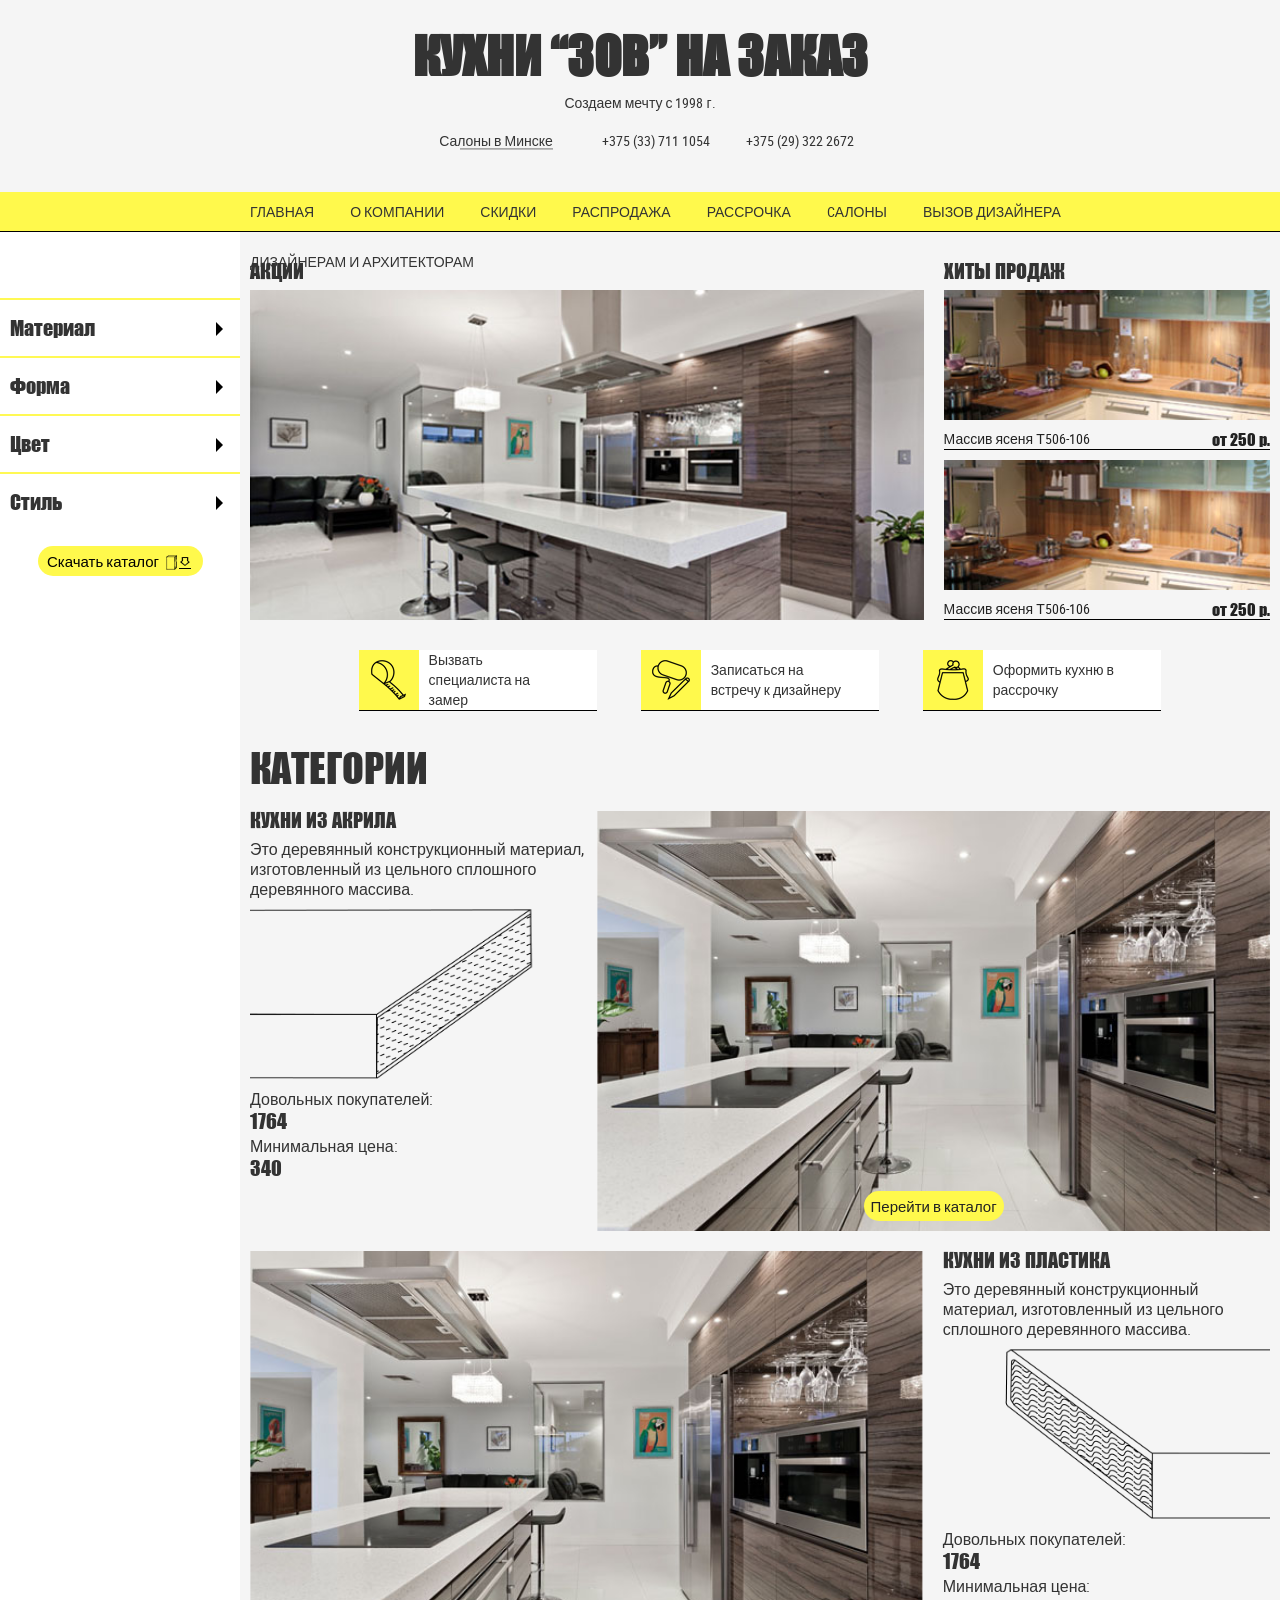
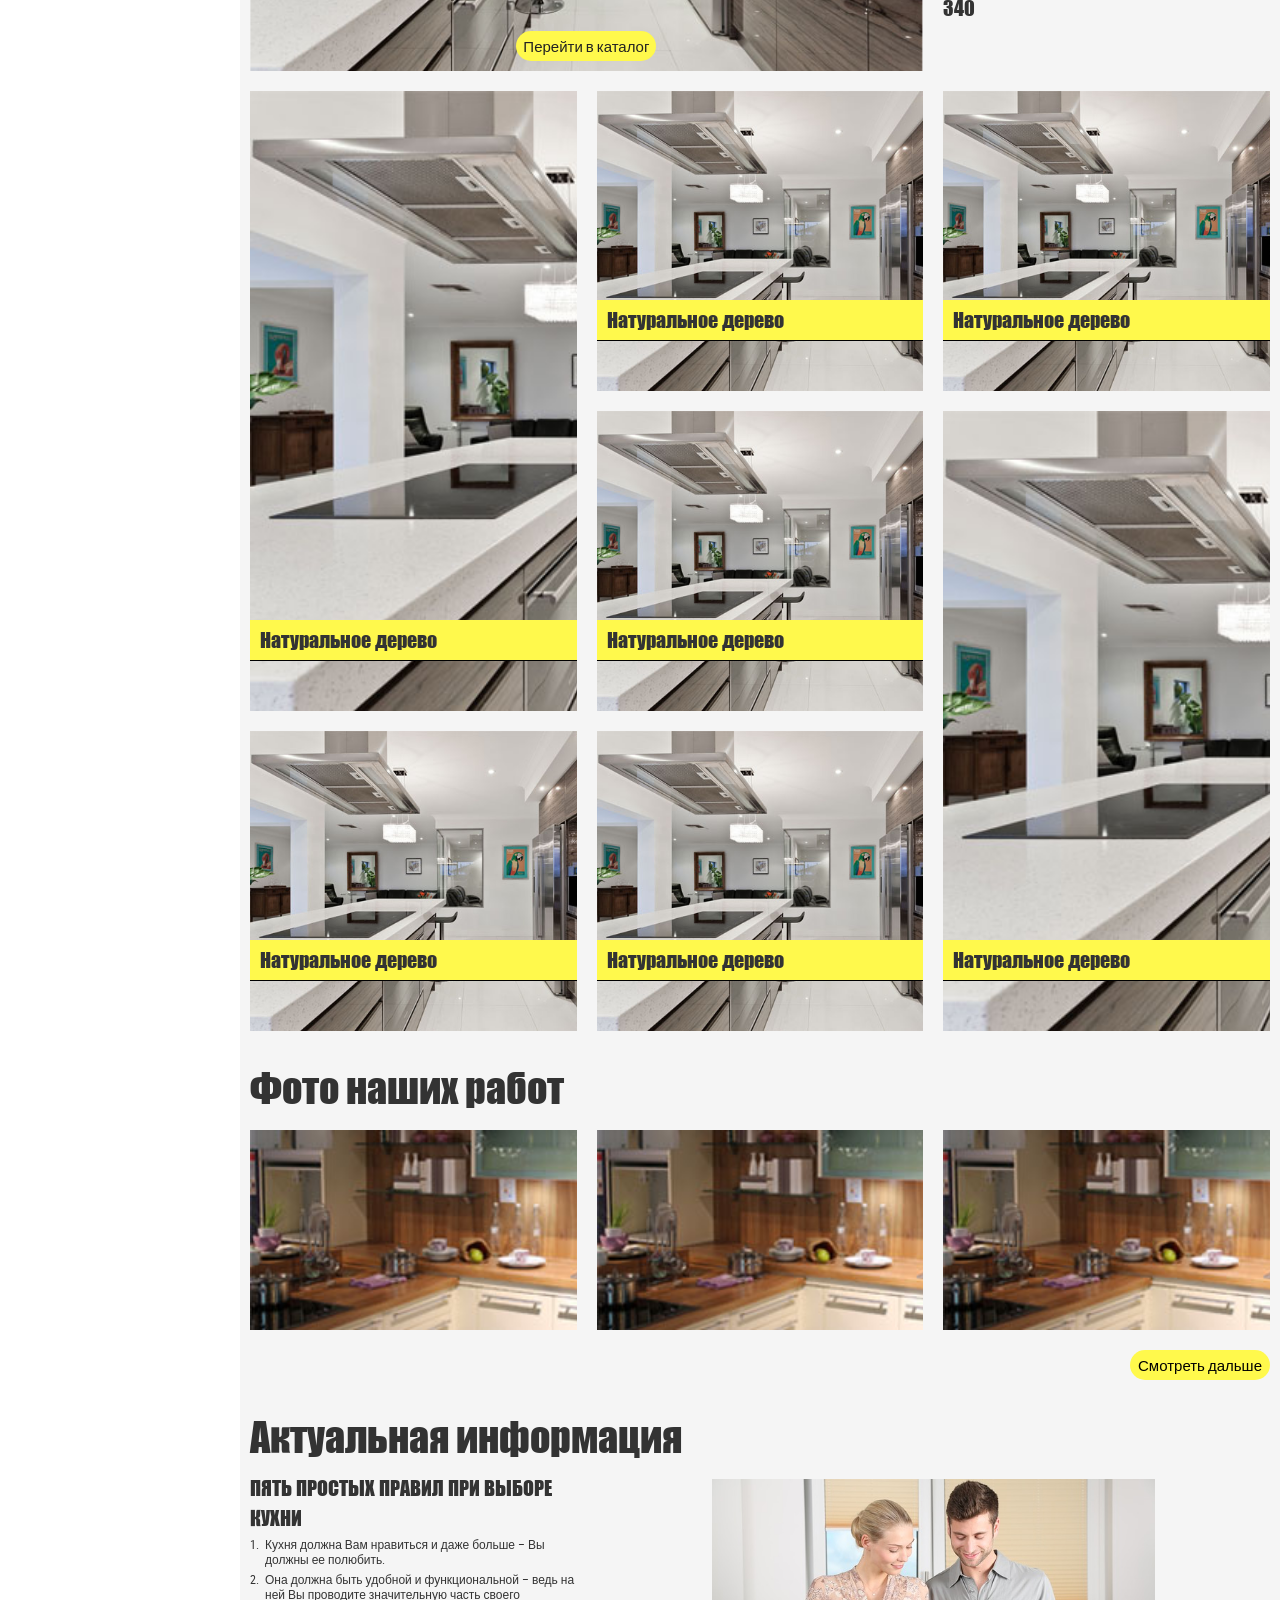
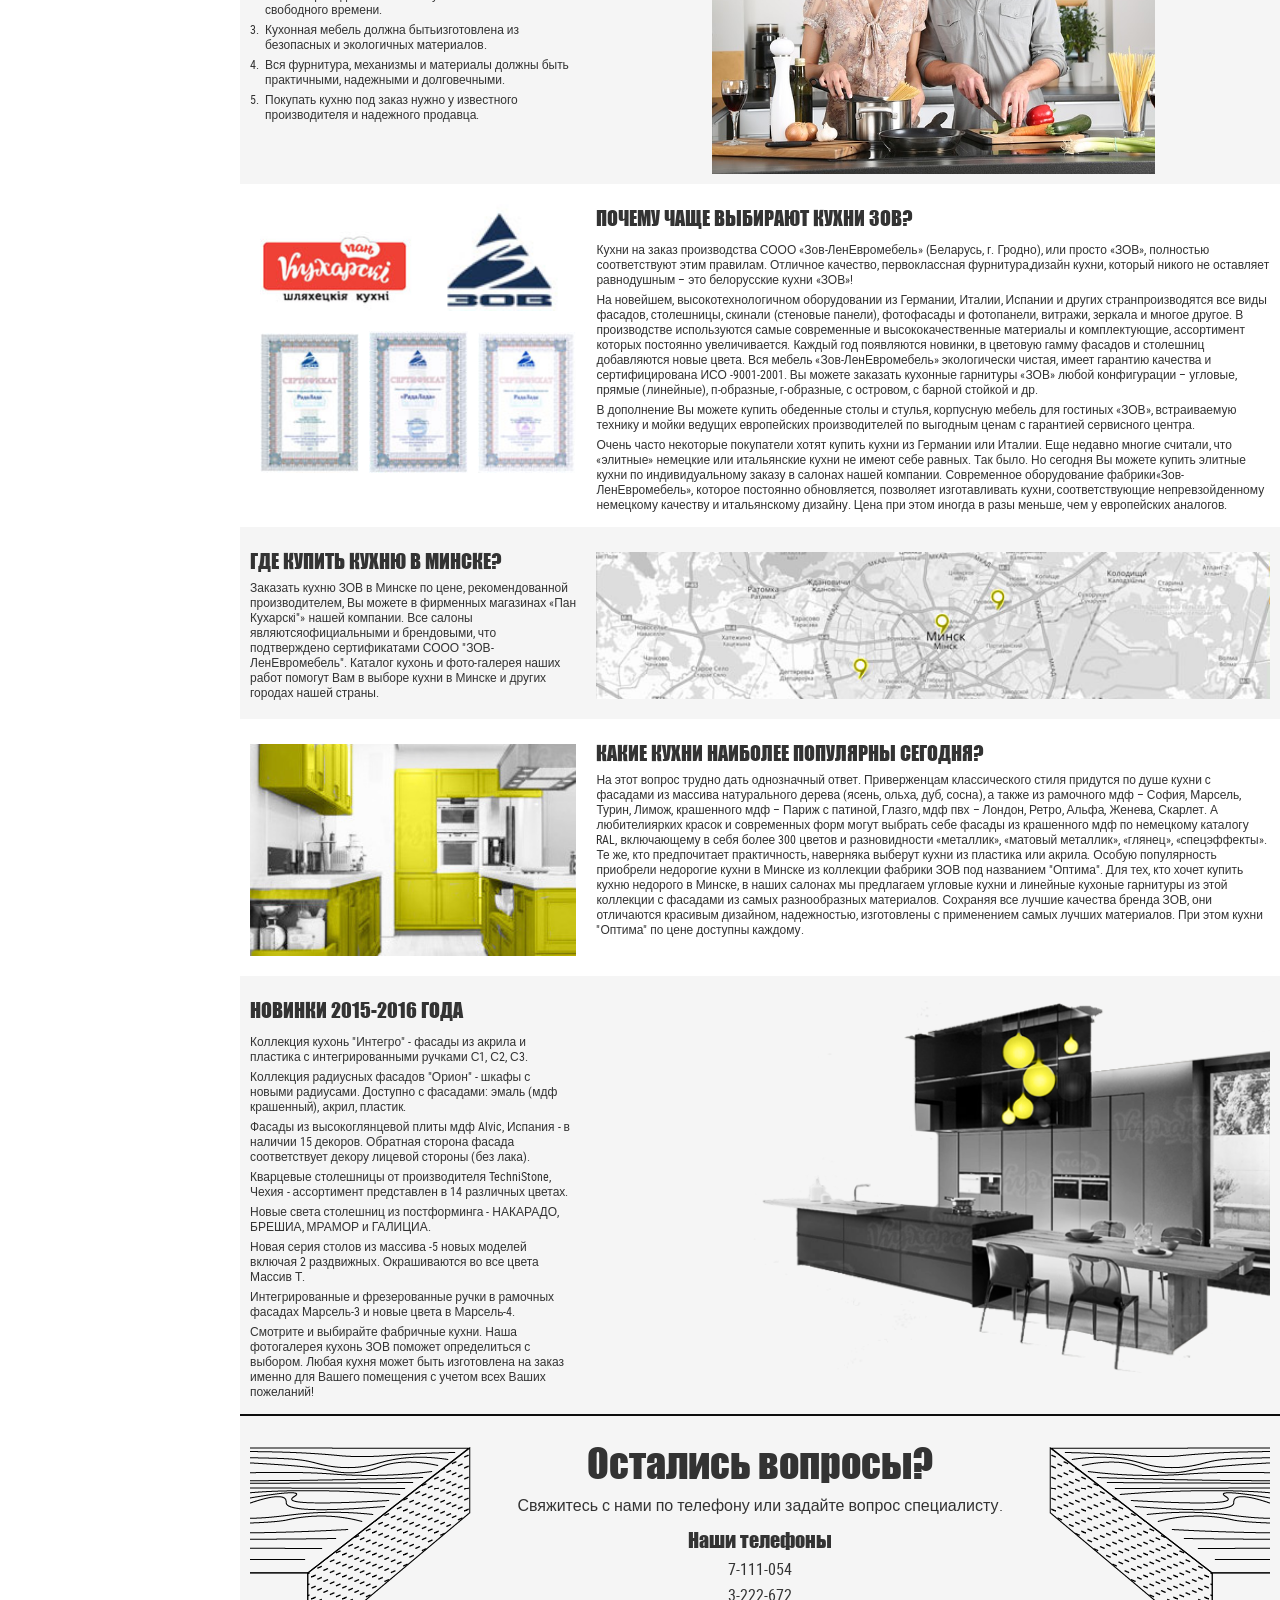
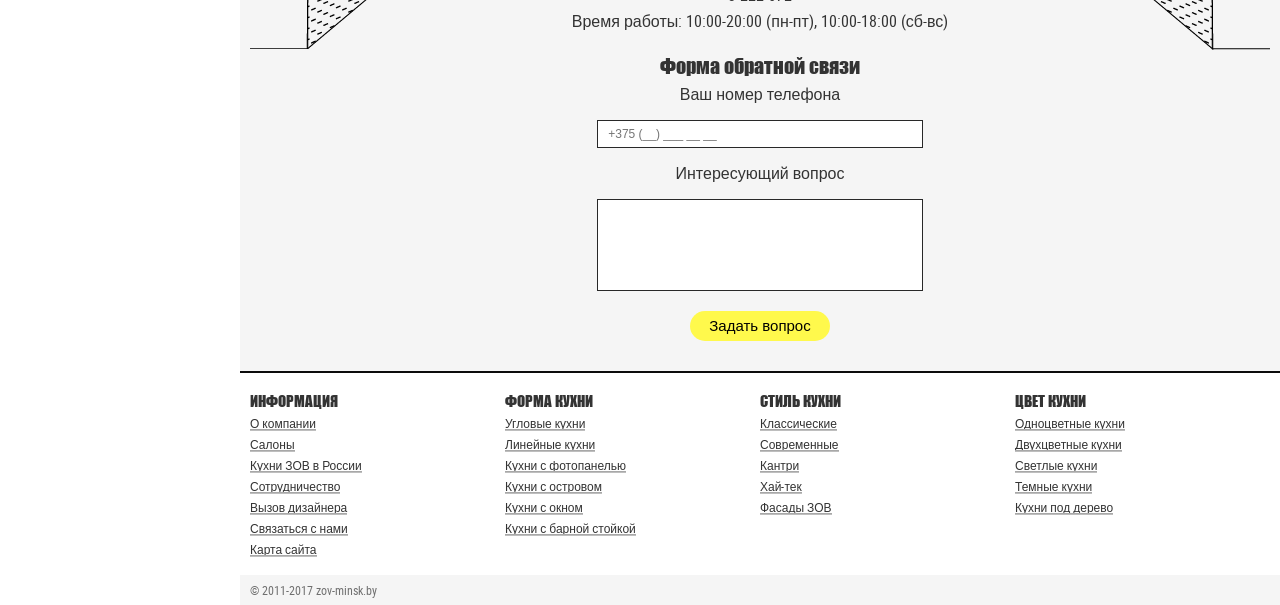
==== prod/index.html @ 20b5a8dd "first commit" ====
<!doctype html>
<html>
	<title></title>
<head>
	<meta charset="utf-8">
	<meta http-equiv="X-UA-Compatible" content="IE=edge">
	<meta name="description" content="">
	<meta name="viewport" content="width=device-width, initial-scale=1">

	<link rel="stylesheet" href="css/screen.css">

</head>
	<body>
		<div id="main_wrap">
		<header>
		<!--	<div class="wrap">-->
				<div class="header_item header_item__left">
					<img class="header_left" src="../img/png/header_left.png" alt="">
				</div>
				<div class="header_item header_item__center">
					<h1>Кухни “ЗОВ” на заказ</h1>
				<div class="declaration">Создаем мечту с 1998 г.</div>
					<ul class="contacts_header">
						<li>
							<a href="#" class="geo">
								<span class="icon_header">
									<img src="../img/icons/icon_marker.png" alt="">
								</span>Салоны в Минске
							</a>
						</li>
						<li>
							<a href="tel:+375337111054">
								<span class="icon_header">
									<img src="../img/icons/icon_phone.png" alt="">
								</span>+375 (33) 711 1054
							</a>
						</li>
						<li>
							<a href="tel:+375293222672">
								+375 (29) 322 2672
							</a>
						</li>
					</ul>
				</div>
				<div class="header_item header_item__right">
					<img class="header_right header_right__right" src="../img/png/header_right.png" alt="">
				</div>
		<!--	</div>-->
		</header>
		<ul class="main_nav">
			<li><a href="#"><span data-hover="Главная">Главная</span></a></li>
			<li><a href="#"><span data-hover="О компании">О компании</span></a></li>
			<li><a href="#"><span data-hover="Скидки">Скидки</span></a></li>
			<li><a href="#"><span data-hover="Распродажа">Распродажа</span></a></li>
			<li><a href="#"><span data-hover="Рассрочка">Рассрочка</span></a></li>
			<li><a href="#"><span data-hover="Cалоны">Cалоны</span></a></li>
			<li><a href="#"><span data-hover="Вызов дизайнера">Вызов дизайнера</span></a></li>
			<li><a href="#"><span data-hover="Дизайнерам и архитекторам">Дизайнерам и архитекторам</span></a></li>
		</ul>
		<div id="fixblock" class="main_sidebar">
			<div class="main_sidebar__item">
				<div class="logo"> <img src="../img/logo.jpg" alt=""> </div>
			</div>
			<div class="main_sidebar__item">
				<div class="main_sidebar__item__head">Материал</div>
				<ul class="sidebar_list">
					<li><a href="#">Натуральное дерево</a></li>
					<li><a href="#">Постформинг</a></li>
					<li><a href="#">Крашеный МДФ</a></li>
					<li><a href="#">Рамочный МДФ</a></li>
					<li><a href="#">Акрил</a></li>
					<li><a href="#">ЛДСП</a></li>
				</ul>
			</div>
			<div class="main_sidebar__item">
				<div class="main_sidebar__item__head">Форма</div>
				<ul class="sidebar_list sidebar_list__form">
					<li>
						<a href="#" class="first"> 
							<span class="icon_kitchens"><img src="../img/kitchen_form/corner_kitchens.png" alt=""></span> 
							<span class="value">Угловые кухни</span> 
						</a>
					</li>
					<li>
						<a href="#">
							<span class="icon_kitchens"><img src="../img/kitchen_form/linear_kitchens.png" alt=""></span> 
							<span class="value">Линейные кухни</span>
						</a>
					</li>
					<li>
						<a href="#">
							<span class="icon_kitchens"><img src="../img/kitchen_form/kitchen_with_a_photopanel.png" alt=""></span> 
							<span class="value">Кухни с фотопанелью</span>	
						</a>
					</li>
					<li>
						<a href="#">
							<span class="icon_kitchens"><img src="../img/kitchen_form/kitchen_with_island.png" alt=""></span> 
							<span class="value">Кухни с островом</span>
						</a>
					</li>
					<li>
						<a href="#">
							<span class="icon_kitchens"><img src="../img/kitchen_form/kitchen_with_window.png" alt=""></span> 
							<span class="value">Кухни с окном</span>
						</a>
					</li>
					<li>
						<a href="#">
							<span class="icon_kitchens"><img src="../img/kitchen_form/kitchen_with_breakfast_bar.png" alt=""></span> 
							<span class="value">Кухни с барной стойкой</span>
						</a>
					</li>
				</ul>
			</div>
			<div class="main_sidebar__item">
				<div class="main_sidebar__item__head">Цвет</div>
				<ul class="sidebar_list">
					<li><a href="#">Одноцветные кухни</a></li>
					<li><a href="#">Двухцветные кухни</a></li>
					<li><a href="#">Светлые кухни</a></li>
					<li><a href="#">Темные кухни</a></li>
					<li><a href="#">Кухни под дерево</a></li>
				</ul>
			</div>
			<div class="main_sidebar__item last">
				<div class="main_sidebar__item__head">Стиль</div>
				<ul class="sidebar_list">
					<li><a href="#">Классические</a></li>
					<li><a href="#">Современные</a></li>
					<li><a href="#">Кантри</a></li>
					<li><a href="#">Хай-тек</a></li>
					<li><a href="#">Фасады ЗОВ</a></li>
				</ul>
			</div> <a href="#" class="btn download_catalog">Скачать каталог</a> 
		</div>
		<div id="main_content">
			<div class="row">
				<div class="slider_block">
					<div class="item_title">Акции</div>
					<ul class="slider_main">
						<li><a href="#"><img src="img/slider_main/slide_1.jpg" alt=""></a></li>
						<li><a href="#"><img src="img/slider_main/slide_1.jpg" alt=""></a></li>
						<li><a href="#"><img src="img/slider_main/slide_1.jpg" alt=""></a></li>
						<li><a href="#"><img src="img/slider_main/slide_1.jpg" alt=""></a></li>
					</ul>
				</div>
				<div class="bestsellers">
					<div class="item_title">Хиты продаж</div>
					<div class="bestsellers_item">
						<a href="#">
							<div class="bestsellers_item__img"><img src="img/bestsellers/img_1.jpg" alt=""></div>
							<div class="bestsellers_item__text">
								<span class="name">Массив ясеня Т506-106</span>
								<span class="price">от 250 р.</span>
							</div>
						</a>
					</div>
					<div class="bestsellers_item">
						<a href="#">
							<div class="bestsellers_item__img"><img src="img/bestsellers/img_1.jpg" alt=""></div>
							<div class="bestsellers_item__text">
								<span class="name">Массив ясеня Т506-106</span>
								<span class="price">от 250 р.</span>
							</div>
						</a>
					</div>
				</div>
			</div>
			<div class="row">
				<ul class="advantages">
					<li>
						<a href="#">
							<span class="icon"><img src="img/icons/icon_sample.png" alt=""></span>
							<span class="text">Вызвать специалиста на замер</span>
						</a>
					</li>
					<li>
						<a href="#">
							<span class="icon"><img src="img/icons/icon_des.png" alt=""></span>
							<span class="text">Записаться на встречу к дизайнеру</span>
						</a>
					</li>
					<li>
						<a href="#">
							<span class="icon"><img src="img/icons/icon_issue.png" alt=""></span>
							<span class="text">Оформить кухню в рассрочку</span>
						</a>
					</li>
				</ul>
			</div>
			<div class="row">
				<div class="block_title">Категории</div>
			</div>
			<div class="row">
				<div class="category_kitchen">
					<div class="item_title">Кухни из акрила</div>
					<div class="text">Это деревянный конструкционный материал, изготовленный из цельного сплошного деревянного массива.</div>
					<img src="img/png/meterial_akril.png" alt="">
					<div class="key">Довольных покупателей:</div>
					<div class="val">1764</div>
					<div class="key">Минимальная цена:</div>
					<div class="val">340</div>
				</div>
				<div class="category_kitchen_img">
					<img src="img/kitchen.jpg" alt="">
					<a href="#" class="btn btn_cat">Перейти в каталог</a>
				</div>
			</div>
			<div class="row">
			<div class="category_kitchen_img">
					<img src="img/kitchen.jpg" alt="">
					<a href="#" class="btn btn_cat">Перейти в каталог</a>
				</div>
				<div class="category_kitchen meterial_plastik">
					<div class="item_title">кухни из пластика</div>
					<div class="text">Это деревянный конструкционный материал, изготовленный из цельного сплошного деревянного массива.</div>
					<img src="img/png/meterial_plastik.png" alt="">
					<div class="key">Довольных покупателей:</div>
					<div class="val">1764</div>
					<div class="key">Минимальная цена:</div>
					<div class="val">340</div>
				</div>
			</div>
			<div class="row row_margin clearfix">
				<div class="category_kitchen_item h_620">
					<a href="#" class="category_kitchen_item__img">
						<img src="img/kitchen.jpg" alt="">
						<div class="category_kitchen_item__title">Натуральное дерево</div>
					</a>
				</div>
				<div class="category_kitchen_item h_300">
					<a href="#" class="category_kitchen_item__img">
						<img src="img/kitchen.jpg" alt="">
						<div class="category_kitchen_item__title">Натуральное дерево</div>
					</a>
				</div>
				<div class="category_kitchen_item h_300">
					<a href="#" class="category_kitchen_item__img">
						<img src="img/kitchen.jpg" alt="">
						<div class="category_kitchen_item__title">Натуральное дерево</div>
					</a>
				</div>
				<div class="category_kitchen_item h_620 f_right">
					<a href="#" class="category_kitchen_item__img">
						<img src="img/kitchen.jpg" alt="">
						<div class="category_kitchen_item__title">Натуральное дерево</div>
					</a>
				</div>
				<div class="category_kitchen_item h_300">
					<a href="#" class="category_kitchen_item__img">
						<img src="img/kitchen.jpg" alt="">
						<div class="category_kitchen_item__title">Натуральное дерево</div>
					</a>
				</div>
				<div class="category_kitchen_item h_300">
					<a href="#" class="category_kitchen_item__img">
						<img src="img/kitchen.jpg" alt="">
						<div class="category_kitchen_item__title">Натуральное дерево</div>
					</a>
				</div>
				<div class="category_kitchen_item h_300">
					<a href="#" class="category_kitchen_item__img">
						<img src="img/kitchen.jpg" alt="">
						<div class="category_kitchen_item__title">Натуральное дерево</div>
					</a>
				</div>
			</div>
			<div class="row">
				<div class="block_title__add">Фото наших работ</div>
			</div>
			<div class="row row_margin clearfix">
				<div class="category_kitchen_item_photo h_200">
					<div class="category_kitchen_item_photo__img">
						<img src="img/bestsellers/img_1.jpg" alt="">
					</div>
				</div>
				<div class="category_kitchen_item_photo h_200">
					<div class="category_kitchen_item_photo__img">
						<img src="img/bestsellers/img_1.jpg" alt="">
					</div>
				</div>
				<div class="category_kitchen_item_photo h_200">
					<div class="category_kitchen_item_photo__img">
						<img src="img/bestsellers/img_1.jpg" alt="">
					</div>
				</div>
				<a href="#" class="btn btn_further">Смотреть дальше</a>
			</div>
			<div class="row">
				<div class="block_title__add">Актуальная информация</div>
			</div>
			<div class="row">
				<div class="category_kitchen left_col">
					<div class="item_title">ПЯТЬ ПРОСТЫХ ПРАВИЛ ПРИ ВЫБОРЕ КУХНИ</div>
						<ul class="inner_text num_list">
							<li>Кухня должна Вам нравиться и даже больше – Вы должны ее полюбить.</li>
							<li>Она должна быть удобной и функциональной – ведь на ней Вы проводите значительную часть своего свободного времени.</li>
							<li>Кухонная мебель должна бытьизготовлена из безопасных и экологичных материалов.</li>
							<li>Вся фурнитура, механизмы и материалы должны быть практичными, надежными и долговечными.</li>
							<li>Покупать кухню под заказ нужно у известного производителя и надежного продавца.</li>
						</ul>
					</div>
					<div class="category_kitchen right_col">
						<img src="img/people_640.jpg" alt="">
					</div>
			</div>
			<div class="row bg_white row_padding">
				<div class="category_kitchen left_col certificate">
					<img class="w50" src="img/img1.jpg" alt="">
					<img class="w50" src="img/logo.jpg" alt="">
					<img class="w33" src="img/certificate1.jpg" alt="">
					<img class="w33" src="img/certificate2.jpg" alt="">
					<img class="w33" src="img/certificate3.jpg" alt="">
					</div>
					<div class="category_kitchen right_col">
					<div class="item_title">ПОЧЕМУ ЧАЩЕ ВЫБИРАЮТ КУХНИ ЗОВ?</div>
						<p class="inner_text">Кухни на заказ производства СООО «Зов-ЛенЕвромебель» (Беларусь, г. Гродно), или просто «ЗОВ», полностью соответствуют этим правилам. Отличное качество, первоклассная фурнитура,дизайн кухни, который никого не оставляет равнодушным – это белорусские кухни «ЗОВ»!</p>
						<p class="inner_text">На новейшем, высокотехнологичном оборудовании из Германии, Италии, Испании и других странпроизводятся все виды фасадов, столешницы, скинали (стеновые панели), фотофасады и фотопанели, витражи, зеркала и многое другое. В производстве используются самые современные и высококачественные материалы и комплектующие, ассортимент которых постоянно увеличивается. Каждый год появляются новинки, в цветовую гамму фасадов и столешниц добавляются новые цвета. Вся мебель «Зов-ЛенЕвромебель» экологически чистая, имеет гарантию качества и сертифицирована ИСО -9001-2001. Вы можете заказать кухонные гарнитуры «ЗОВ» любой конфигурации – угловые, прямые (линейные), п-образные, г-образные, с островом, с барной стойкой и др.</p>
						<p class="inner_text">В дополнение Вы можете купить обеденные столы и стулья, корпусную мебель для гостиных «ЗОВ», встраиваемую технику и мойки ведущих европейских производителей по выгодным ценам с гарантией сервисного центра.</p>
						<p class="inner_text">Очень часто некоторые покупатели хотят купить кухни из Германии или Италии. Еще недавно многие считали, что «элитные» немецкие или итальянские кухни не имеют себе равных. Так было. Но сегодня Вы можете купить элитные кухни по индивидуальному заказу в салонах нашей компании. Современное оборудование фабрики«Зов-ЛенЕвромебель», которое постоянно обновляется, позволяет изготавливать кухни, соответствующие непревзойденному немецкому качеству и итальянскому дизайну. Цена при этом иногда в разы меньше, чем у европейских аналогов.</p>
					</div>
			</div>
			<div class="row row_padding">
				<div class="category_kitchen left_col">
					<div class="item_title">ГДЕ КУПИТЬ КУХНЮ В МИНСКЕ?</div>
						<div class="inner_text">Заказать кухню ЗОВ в Минске по цене, рекомендованной производителем, Вы можете в фирменных магазинах «Пан Кухарскi"» нашей компании. Все салоны являютсяофициальными и брендовыми, что подтверждено сертификатами СООО "ЗОВ-ЛенЕвромебель". Каталог кухонь и фото-галерея наших работ помогут Вам в выборе кухни в Минске и других городах нашей страны.</div>
					</div>
					<div class="category_kitchen map right_col">
						<img src="img/map.jpg" alt="">
					</div>
			</div>
			<div class="row row_padding bg_white">
				<div class="category_kitchen map left_col">
					<img src="img/popular_kitchen.jpg" alt="">
				</div>
				<div class="category_kitchen right_col">
					<div class="item_title">КАКИЕ КУХНИ НАИБОЛЕЕ ПОПУЛЯРНЫ СЕГОДНЯ?</div>
					<div class="inner_text">На этот вопрос трудно дать однозначный ответ. Приверженцам классического стиля придутся по душе кухни с фасадами из массива натурального дерева (ясень, ольха, дуб, сосна), а также из рамочного мдф – София, Марсель, Турин, Лимож, крашенного мдф – Париж с патиной, Глазго, мдф пвх – Лондон, Ретро, Альфа, Женева, Скарлет. А любителиярких красок и современных форм могут выбрать себе фасады из крашенного мдф по немецкому каталогу RAL, включающему в себя более 300 цветов и разновидности «металлик», «матовый металлик», «глянец», «спецэффекты». Те же, кто предпочитает практичность, наверняка выберут кухни из пластика или акрила. Особую популярность приобрели недорогие кухни в Минске из коллекции фабрики ЗОВ под названием "Оптима". Для тех, кто хочет купить кухню недорого в Минске, в наших салонах мы предлагаем угловые кухни и линейные кухоные гарнитуры из этой коллекции с фасадами из самых разнообразных материалов. Сохраняя все лучшие качества бренда ЗОВ, они отличаются красивым дизайном, надежностью, изготовлены с применением самых лучших материалов. При этом кухни "Оптима" по цене доступны каждому.</div>
				</div>
			</div>
			<div class="row row_padding">
				<div class="category_kitchen left_col">
					<div class="item_title">НОВИНКИ 2015-2016 ГОДА</div>
						<p class="inner_text">Коллекция кухонь "Интегро" - фасады из акрила и пластика с интегрированными ручками С1, С2, С3.</p>
						<p class="inner_text">Коллекция радиусных фасадов "Орион" - шкафы с новыми радиусами. Доступно с фасадами: эмаль (мдф крашенный), акрил, пластик.</p>
						<p class="inner_text">Фасады из высокоглянцевой плиты мдф Alvic, Испания - в наличии 15 декоров. Обратная сторона фасада соответствует декору лицевой стороны (без лака).</p>
						<p class="inner_text">Кварцевые столешницы от производителя TechniStone, Чехия - ассортимент представлен в 14 различных цветах.</p>
						<p class="inner_text">Новые света столешниц из постформинга - НАКАРАДО, БРЕШИА, МРАМОР и ГАЛИЦИА.</p>
						<p class="inner_text">Новая серия столов из массива -5 новых моделей включая 2 раздвижных. Окрашиваются во все цвета Массив Т.</p>
						<p class="inner_text">Интегрированные и фрезерованные ручки в рамочных фасадах Марсель-3 и новые цвета в Марсель-4.</p>
						<p class="inner_text">Смотрите и выбирайте фабричные кухни. Наша фотогалерея кухонь ЗОВ поможет определиться с выбором. Любая кухня может быть изготовлена на заказ именно для Вашего помещения с учетом всех Ваших пожеланий!</p>
					</div>
					<div class="category_kitchen new_kitchen right_col">
						<img src="img/new_kitchen.png" alt="">
					</div>
			</div>
			<div class="row question">
				<div class="question_item left">
					<img src="img/png/meterial-01.png" alt="">
				</div>
				<div class="question_item center">
					<div class="block_title__add">Остались вопросы?</div>
					<div class="simple_text">Свяжитесь с нами по телефону или задайте вопрос специалисту.</div>
					<div class="item_title">Наши телефоны</div>
					<div class="simple_text">7-111-054</div>
					<div class="simple_text">3-222-672</div>
					<div class="simple_text">Время работы: 10:00-20:00 (пн-пт), 10:00-18:00 (сб-вс)</div>
						<form class="js-validate question_form" method="post">
							<p class="form_title item_title">Форма обратной связи</p>	
							<div class="field">
								<label for="phone" class="simple_text">Ваш номер телефона</label>
								<input name="PHONE" id="phone" type="text" placeholder="+375 (__) ___ __ __">
							</div>
							<div class="field">
								<label for="question" class="simple_text">Интересующий вопрос</label>
								<textarea id="question" name="QUESTION" type="text"></textarea>
							</div>	
							<button value="Задать вопрос" type="submit" class="btn">Задать вопрос</button>
					</form>
				</div>
				<div class="question_item right">
					<img src="img/png/meterial-02.png" alt="">
				</div>
			</div>
				<div class="row bg_white">
					<div class="footer_nav">
						<ul class="nav_item">
							<li class="nav_title">Информация</li>
							<li><a href="#">О компании</a></li>
							<li><a href="#">Салоны</a></li>
							<li><a href="#">Кухни ЗОВ в России</a></li>
							<li><a href="#">Сотрудничество</a></li>
							<li><a href="#">Вызов дизайнера</a></li>
							<li><a href="#">Связаться с нами</a></li>
							<li><a href="#">Карта сайта</a></li>
						</ul>
						<ul class="nav_item">
							<li class="nav_title">Форма кухни</li>
							<li><a href="#">Угловые кухни</a></li>
							<li><a href="#">Линейные кухни</a></li>
							<li><a href="#">Кухни с фотопанелью</a></li>
							<li><a href="#">Кухни с островом</a></li>
							<li><a href="#">Кухни с окном</a></li>
							<li><a href="#">Кухни с барной стойкой</a></li>
						</ul>
						<ul class="nav_item">
							<li class="nav_title">Стиль кухни</li>
							<li><a href="#">Классические</a></li>
							<li><a href="#">Современные</a></li>
							<li><a href="#">Кантри</a></li>
							<li><a href="#">Хай-тек</a></li>
							<li><a href="#">Фасады ЗОВ</a></li>
						</ul>
						<ul class="nav_item">
							<li class="nav_title">Цвет кухни</li>
							<li><a href="#">Одноцветные кухни</a></li>
							<li><a href="#">Двухцветные кухни</a></li>
							<li><a href="#">Светлые кухни</a></li>
							<li><a href="#">Темные кухни</a></li>
							<li><a href="#">Кухни под дерево</a></li>
						</ul>
					</div>
				</div>
				<div class="row"><div class="copyright">&copy; 2011-2017 <a class="copy_link" href="zov-minsk.by">zov-minsk.by</a></div></div>
		</div>

		<script src="js/common.js"></script>
		</div>
	</body>
</html>
---- prod/css/screen.css ----
@charset "UTF-8";/*! normalize.css v6.0.0 | MIT License | github.com/necolas/normalize.css */button,hr,input{overflow:visible}audio,canvas,progress,video{display:inline-block}progress,sub,sup{vertical-align:baseline}.slick-loading .slick-slide,.slick-loading .slick-track{visibility:hidden}*,.slick-list:focus{outline:0}*,.slick-slider,legend{box-sizing:border-box}*,.h1,.slick-list,h1,legend,ul{padding:0}.bg_white,body,input,textarea{background-color:#fff}html{line-height:1.15;-ms-text-size-adjust:100%;-webkit-text-size-adjust:100%}article,aside,details,figcaption,figure,footer,header,main,menu,nav,section{display:block}figure{margin:1em 40px}*,.h1,button,h1,input,optgroup,select,textarea,ul{margin:0}hr{box-sizing:content-box;height:0}code,kbd,pre,samp{font-family:monospace,monospace;font-size:1em}a{background-color:transparent;-webkit-text-decoration-skip:objects;text-decoration:none;color:#333}abbr[title]{border-bottom:none;text-decoration:underline;text-decoration:underline dotted}b,strong{font-weight:bolder}dfn{font-style:italic}mark{background-color:#ff0;color:#000}small{font-size:80%}sub,sup{font-size:75%;line-height:0;position:relative}sub{bottom:-.25em}sup{top:-.5em}audio:not([controls]){display:none;height:0}img{border-style:none}svg:not(:root){overflow:hidden}button,select{text-transform:none}.block_title,.h1,.item_title,.main_nav li a,h1{text-transform:uppercase}[type=reset],[type=submit],button,html [type=button]{-webkit-appearance:button}[type=button]::-moz-focus-inner,[type=reset]::-moz-focus-inner,[type=submit]::-moz-focus-inner,button::-moz-focus-inner{border-style:none;padding:0}[type=button]:-moz-focusring,[type=reset]:-moz-focusring,[type=submit]:-moz-focusring,button:-moz-focusring{outline:ButtonText dotted 1px}legend{color:inherit;display:table;max-width:100%;white-space:normal}textarea{overflow:auto}[type=checkbox],[type=radio]{box-sizing:border-box;padding:0}[type=number]::-webkit-inner-spin-button,[type=number]::-webkit-outer-spin-button{height:auto}[type=search]{-webkit-appearance:textfield;outline-offset:-2px}[type=search]::-webkit-search-cancel-button,[type=search]::-webkit-search-decoration{-webkit-appearance:none}::-webkit-file-upload-button{-webkit-appearance:button;font:inherit}summary{display:list-item}[hidden],template{display:none}.slick-list,.slick-slider,.slick-track{display:block;position:relative}@font-face{font-family:"RobotoСondensed-Regular";src:url(../fonts/RobotoСondensed-Regular.ttf) format("truetype"),url(../fonts/RobotoСondensed-Regular.eot?) format("eot"),url(../fonts/RobotoСondensed-Regular.woff) format("woff"),url(../fonts/RobotoСondensed-Regular.svg#RobotoСondensed-Regular) format("svg")}@font-face{font-family:Impact-Regular;src:url(../fonts/Impact-Regular.ttf) format("truetype"),url(../fonts/Impact-Regular.eot?) format("eot"),url(../fonts/Impact-Regular.woff) format("woff"),url(../fonts/Impact-Regular.svg#Impact-Regular) format("svg")}.slick-slider{-webkit-touch-callout:none;-webkit-user-select:none;-moz-user-select:none;-ms-user-select:none;user-select:none;-ms-touch-action:pan-y;touch-action:pan-y;-webkit-tap-highlight-color:transparent}.slick-list{overflow:hidden;margin:0}.slick-list.dragging{cursor:pointer;cursor:hand}.slick-slider .slick-list,.slick-slider .slick-track{-webkit-transform:translate3d(0,0,0);-ms-transform:translate3d(0,0,0);transform:translate3d(0,0,0)}.slick-track{left:0;top:0}.slick-track:after,.slick-track:before{content:"";display:table}.slick-track:after{clear:both}.slick-slide{float:left;height:100%;min-height:1px;display:none}[dir=rtl] .slick-slide{float:right}.slick-slide img{display:block}.slick-slide.slick-loading img{display:none}.slick-slide.dragging img{pointer-events:none}.slick-initialized .slick-slide{display:block}.slick-vertical .slick-slide{display:block;height:auto;border:1px solid transparent}body,html{height:100%}.slick-arrow.slick-hidden{display:none}html{font-size:62.5%}body{width:100%;color:#333;font-family:"RobotoСondensed-Regular","Helvetica Neue",Helvetica,Arial,sans-serif;font-size:16px;font-size:1.6rem;line-height:20px;line-height:2rem;font-smoothing:antialiased;-webkit-font-kerning:normal;font-kerning:normal;text-rendering:optimizeLegibility}.h1,.main_sidebar__item__head,h1{font-family:Impact-Regular,"Helvetica Neue",Helvetica,Arial,sans-serif}.simple_text{font-size:16px;font-size:1.6rem}ul li{list-style:none}.h1,h1{font-size:50px;font-size:5rem;line-height:60px;line-height:6rem}p{font-size:16px;font-size:1.6rem;line-height:24px;line-height:2.4rem;margin:26px 0}.clearfix::after{clear:both;display:table;content:''}.contacts_header li,.header_item,.main_nav li,.main_nav li a,.main_nav li a span,.main_sidebar{display:inline-block}input,textarea{border:1px solid #282828;-webkit-transition:border-color .3s ease;transition:border-color .3s ease}input:focus,input:hover,textarea:focus,textarea:hover{border-color:#fff94c}#main_wrap{max-width:1900px;margin:0 auto}.wrap{max-width:1220px;padding:0 10px;margin:0 auto}header{text-align:center;padding:26px 0 30px;font-size:0;background-color:#f5f5f5}.header_item.header_item__left,.header_item.header_item__right{width:27.5%;padding-top:8px}.header_item.header_item__center{width:45%}.header_item.header_item__left{text-align:left;float:left}.header_item.header_item__right{text-align:right;float:right}.declaration{font-size:14px;font-size:1.4rem;line-height:20px;line-height:2rem;padding:7px 0}.contacts_header li{font-size:14px;font-size:1.4rem;line-height:20px;line-height:2rem;margin:11px 18px}.contacts_header li .geo{position:relative}.contacts_header li .geo:after{content:'';position:absolute;bottom:0;left:34px;right:0;display:inline-block;height:0;border-top:1px solid #a8a8a8;border-bottom:1px solid #bebebe}.icon_header{position:relative;top:5px;padding-right:10px}.main_nav{font-size:0;background-color:#fff94c;border-bottom:1px solid #000;padding-left:232px;height:40px}.main_nav li{height:40px}.main_nav li a{font-size:14px;font-size:1.4rem;line-height:40px;line-height:4rem;padding:0 18px;overflow:hidden}.main_nav li a span{position:relative;opacity:1}.main_nav li a span:after{content:attr(data-hover);position:absolute;top:0;left:0;font-weight:700;width:110%;opacity:0;color:#333}.main_sidebar__item__head:after,.nav_item a:after,.question::after{content:''}.main_nav li a:hover span{color:transparent}.main_nav li a:hover span:after{opacity:1}.main_sidebar{width:240px;background-color:#fff;padding-bottom:20px;float:left}.main_sidebar .logo{text-align:center;padding:25px 0 21px}.main_sidebar__item{border-bottom:2px solid #fff954;overflow:hidden}.main_sidebar__item.last{border-bottom:none}.main_sidebar__item__head{padding:18px 10px;position:relative;font-size:20px;font-size:2rem;cursor:pointer}.main_sidebar__item__head:after{position:absolute;right:10px;top:22px;border-top:7px solid transparent;border-left:7px solid #000;border-right:7px solid transparent;border-bottom:7px solid transparent;-webkit-transform-origin:left center;-ms-transform-origin:left center;transform-origin:left center;-webkit-transition:top .3s ease,-webkit-transform .3s ease;transition:top .3s ease,-webkit-transform .3s ease;transition:transform .3s ease,top .3s ease;transition:transform .3s ease,top .3s ease,-webkit-transform .3s ease}.main_sidebar__item__head.visible:after{-webkit-transform:rotate(90deg);-ms-transform:rotate(90deg);transform:rotate(90deg);top:18px}.sidebar_list{display:none}.btn,.sidebar_list a{display:inline-block}.sidebar_list a{line-height:25px;line-height:2.5rem;padding:0 15px 0 30px;border-top:1px solid #e6e6e6;width:100%}.sidebar_list a.first{border-top:none}.sidebar_list.sidebar_list__form{font-size:0}.sidebar_list.sidebar_list__form a{padding-top:10px;padding-bottom:10px}.sidebar_list.sidebar_list__form a .icon_kitchens,.sidebar_list.sidebar_list__form a .value{display:inline-block;vertical-align:middle}.sidebar_list.sidebar_list__form a .icon_kitchens{width:60px;text-align:center;height:60px}.sidebar_list.sidebar_list__form a .value{width:135px;padding-left:10px;font-size:16px;font-size:1.6rem;line-height:20px;line-height:2rem}.btn,.item_title{line-height:30px}.btn{border:none;cursor:pointer;background-color:#fff94c;height:30px;border-radius:15px;font-size:15px;font-size:1.5rem;color:#000;text-align:center;width:140px;-webkit-transition:background-color .3s ease;transition:background-color .3s ease}.btn:hover{background-color:#fffc67}.download_catalog{width:165px;margin:16px auto;display:block;position:relative;padding-right:34px}.download_catalog:after,.download_catalog:before{content:'';position:absolute}.download_catalog:before{background:url(../img/icons/icon_download.png) no-repeat;width:11px;height:15px;top:9px;right:26px}.download_catalog:after{background:url(../img/icons/icon_download_arr.png) no-repeat;width:12px;height:12px;top:11px;right:12px}#main_content{margin-left:240px;padding:10px 0 0;background-color:#f5f5f5}.row{font-size:0;padding-left:10px;padding-right:10px}.category_kitchen .val,.item_title{font-size:20px;font-family:Impact-Regular,"Helvetica Neue",Helvetica,Arial,sans-serif}.row.row_margin{padding-left:0;padding-right:0}.row.row_padding{padding-top:15px;padding-bottom:10px}.item_title{font-size:2rem;line-height:3rem;padding:4px 0;text-align:left}.bestsellers,.slider_block{display:inline-block;vertical-align:top}.slider_block{padding-right:10px;padding-top:10px;width:67.02%}.slider_block .slider_main{height:330px;overflow:hidden;position:relative}.slider_block .slider_main img{width:100%;-o-object-fit:cover;object-fit:cover}.bestsellers_item__img img,.category_kitchen_img img{top:-50%;left:-50%;-o-object-fit:cover;max-height:100%}.bestsellers{width:32.98%;padding-left:10px;padding-top:10px}.bestsellers_item{border-bottom:1px solid #000;margin-bottom:10px}.bestsellers_item__img{height:130px;position:relative;overflow:hidden}.bestsellers_item__img img{position:absolute;width:100%;-webkit-transform:translate(50%,50%);-ms-transform:translate(50%,50%);transform:translate(50%,50%);object-fit:cover}.bestsellers_item__text .name,.bestsellers_item__text .price{line-height:20px;line-height:2rem;color:#222;padding-top:9px;vertical-align:bottom}.bestsellers_item__text .name{font-size:14px;font-size:1.4rem;display:inline-block}.bestsellers_item__text .price{font-size:16px;font-size:1.6rem;font-family:Impact-Regular,"Helvetica Neue",Helvetica,Arial,sans-serif;float:right}.advantages{text-align:center}.advantages li{border-bottom:1px solid #000;display:inline-block;min-width:220px;width:23.4%;margin:20px 2.13%;height:61px;background-color:#fff;text-align:left}.advantages .icon,.advantages .text{display:inline-block;vertical-align:middle}.advantages .icon{width:60px;height:60px;background-color:#fff94c;padding:10px 0;text-align:center}.advantages .text{font-size:14px;font-size:1.4rem;line-height:20px;line-height:2rem;width:160px;text-align:left;padding:0 10px}.block_title{font-size:40px;font-size:4rem;font-family:Impact-Regular,"Helvetica Neue",Helvetica,Arial,sans-serif;margin:27px 0 23px}.block_title__add{font-size:40px;font-size:4rem;line-height:40px;line-height:4rem;font-family:Impact-Regular,"Helvetica Neue",Helvetica,Arial,sans-serif;margin:27px 0 12px}.category_kitchen{width:34.04%;display:inline-block;vertical-align:top}.category_kitchen .key,.category_kitchen .text{font-size:16px;font-size:1.6rem;line-height:20px;line-height:2rem}.category_kitchen img{width:82.5%;padding:10px 0 0;height:180px}.category_kitchen .val{font-size:2rem;line-height:20px;line-height:2rem;margin-bottom:3px;padding:2px 0}.category_kitchen.meterial_plastik{padding-left:20px;text-align:right}.category_kitchen.meterial_plastik .item_title,.category_kitchen.meterial_plastik .key,.category_kitchen.meterial_plastik .text,.category_kitchen.meterial_plastik .val{text-align:left}.category_kitchen_img{width:65.96%;display:inline-block;position:relative;overflow:hidden;text-align:center;height:420px;margin-top:10px}.category_kitchen_img img{position:absolute;width:100%;-webkit-transform:translate(50%,50%);-ms-transform:translate(50%,50%);transform:translate(50%,50%);object-fit:cover}.category_kitchen_img .btn_cat{color:#222;position:absolute;bottom:10px;left:calc(50% - 70px)}.category_kitchen_item{width:33.333%;padding:10px;display:inline-block;vertical-align:top;float:left}.category_kitchen_item.h_620{height:640px}.category_kitchen_item.h_300{height:320px}.category_kitchen_item.f_right{float:right}.category_kitchen_item__img{overflow:hidden;height:100%;display:inline-block;width:100%;background-color:#fff;position:relative}.category_kitchen_item__img img{position:absolute;max-height:100%;height:100%;opacity:1;-webkit-transition:opacity .3s ease;transition:opacity .3s ease}.category_kitchen_item__img:hover img{opacity:.6}.category_kitchen_item__title{background-color:#fff94c;font-size:20px;font-size:2rem;line-height:40px;line-height:4rem;font-family:Impact-Regular,"Helvetica Neue",Helvetica,Arial,sans-serif;position:absolute;bottom:50px;left:0;right:0;border-bottom:1px solid #000;padding:0 10px}.category_kitchen_item_photo{width:33.333%;padding:10px;display:inline-block}.category_kitchen_item_photo.h_200{height:220px}.category_kitchen_item_photo__img{overflow:hidden;height:100%;display:inline-block;width:100%;background-color:#fff;position:relative}.category_kitchen_item_photo__img img{position:absolute;-o-object-fit:cover;object-fit:cover;max-height:100%;height:100%}.btn_further{float:right;margin:10px}.category_kitchen.left_col{width:32.98%;padding-right:10px}.category_kitchen.right_col{width:67.02%;padding-left:10px;text-align:center}.category_kitchen.right_col img{width:65.82%;margin:0 auto;height:auto}.inner_text{font-size:12px;font-size:1.2rem;line-height:15px;line-height:1.5rem;text-align:left}p.inner_text{margin:5px 0}.num_list{margin-left:12px}.num_list li{list-style:decimal;padding:0 0 5px 3px}.category_kitchen.certificate{padding:0 5px}.category_kitchen .w50{width:50%;height:auto;padding:5px;text-align:center}.category_kitchen.new_kitchen.right_col,.question_item.right{text-align:right}.category_kitchen .w33{width:33.333%;height:auto;padding:5px}.category_kitchen.map>img{width:100%;height:auto}.category_kitchen.new_kitchen.right_col img{width:78%}.question{border-top:2px solid #0c0c0c;border-bottom:2px solid #0c0c0c}.question::after{clear:both;display:table}.nav_item,.nav_item a,.nav_item a:after{display:inline-block}.question_item.left,.question_item.right{width:23.4%;float:left;padding-top:31px}.question_item.center{text-align:center;width:53.2%;float:left}.question_item.center .item_title{text-align:center;text-transform:initial}.question_item.center .simple_text{margin-bottom:6px}.question_form{padding-bottom:30px}.question_form .form_title{margin:20px 0 -12px;padding:0}.question_form .simple_text{display:inline-block;width:100%;margin:15px 0 10px}.question_form #phone,.question_form #question{width:60%;padding:5px 10px;margin-top:10px}.question_form #phone{font-size:12px;font-size:1.2rem;line-height:16px;line-height:1.6rem}.question_form #question{height:92px;resize:none}.question_form .btn{margin-top:10px}.nav_item{font-size:12px;font-size:1.2rem;line-height:15px;line-height:1.5rem;width:25%;vertical-align:top;padding:15px 0}.nav_item .nav_title{font-size:15px;font-size:1.5rem;font-family:Impact-Regular,"Helvetica Neue",Helvetica,Arial,sans-serif;text-transform:uppercase;padding:5px 0}.nav_item a{position:relative;padding:3px 0}.nav_item a:after{position:absolute;bottom:3px;left:0;right:0;height:0;border-top:1px solid #a8a8a8;border-bottom:1px solid #bebebe}.copy_link,.copyright{font-size:12px;font-size:1.2rem;line-height:30px;line-height:3rem;color:#6f6f6f}
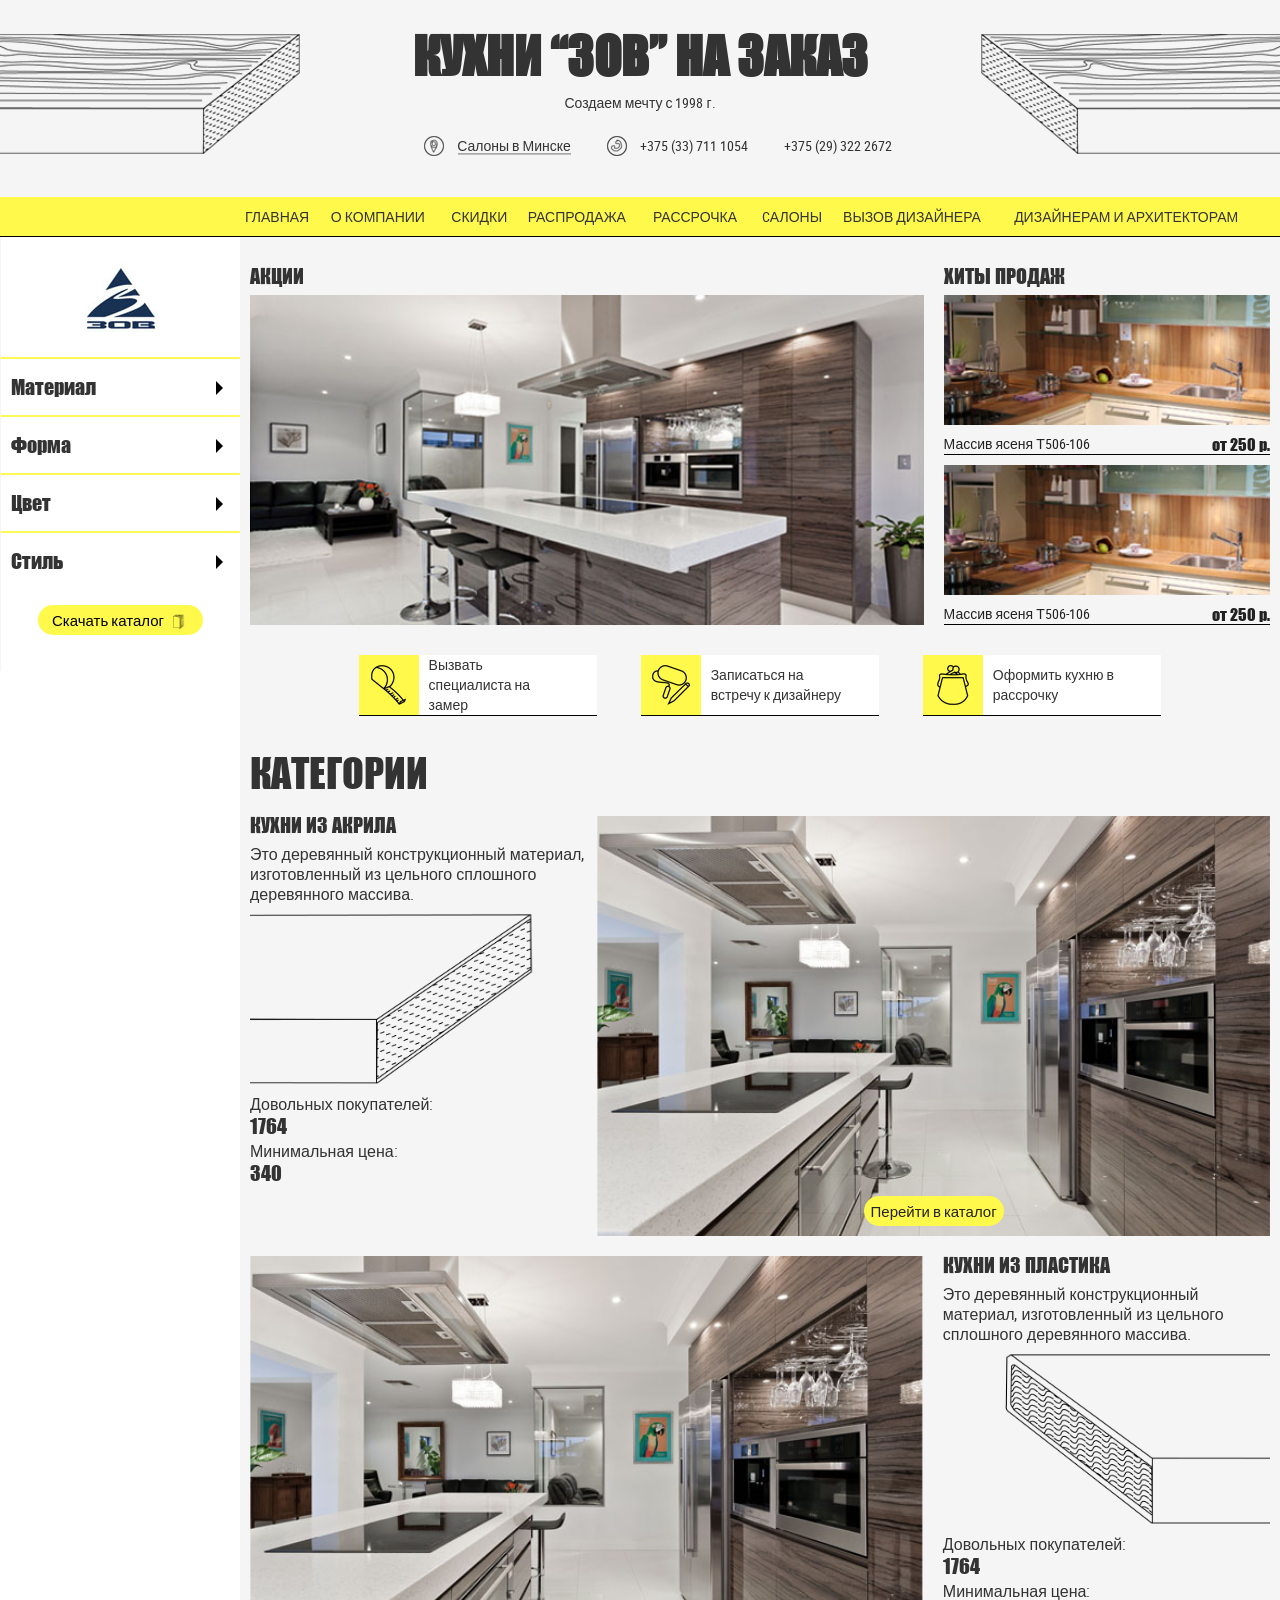
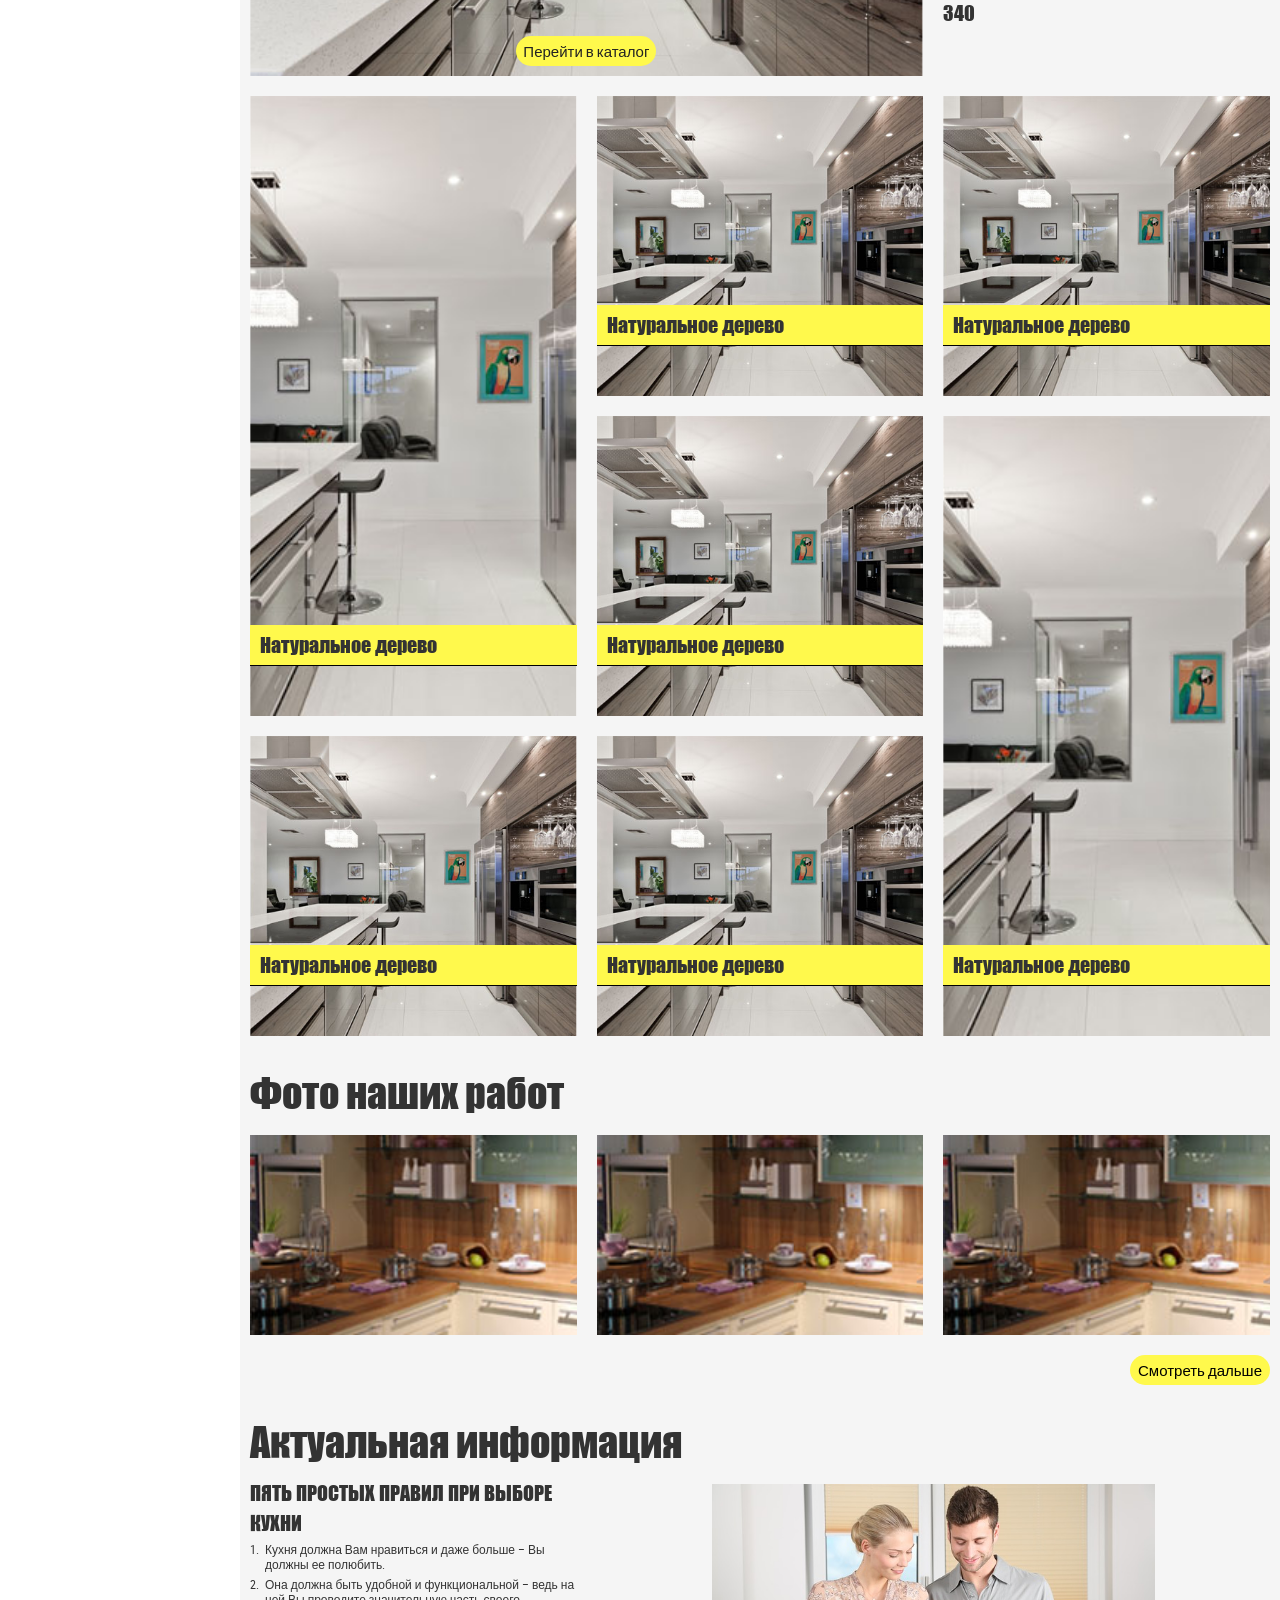
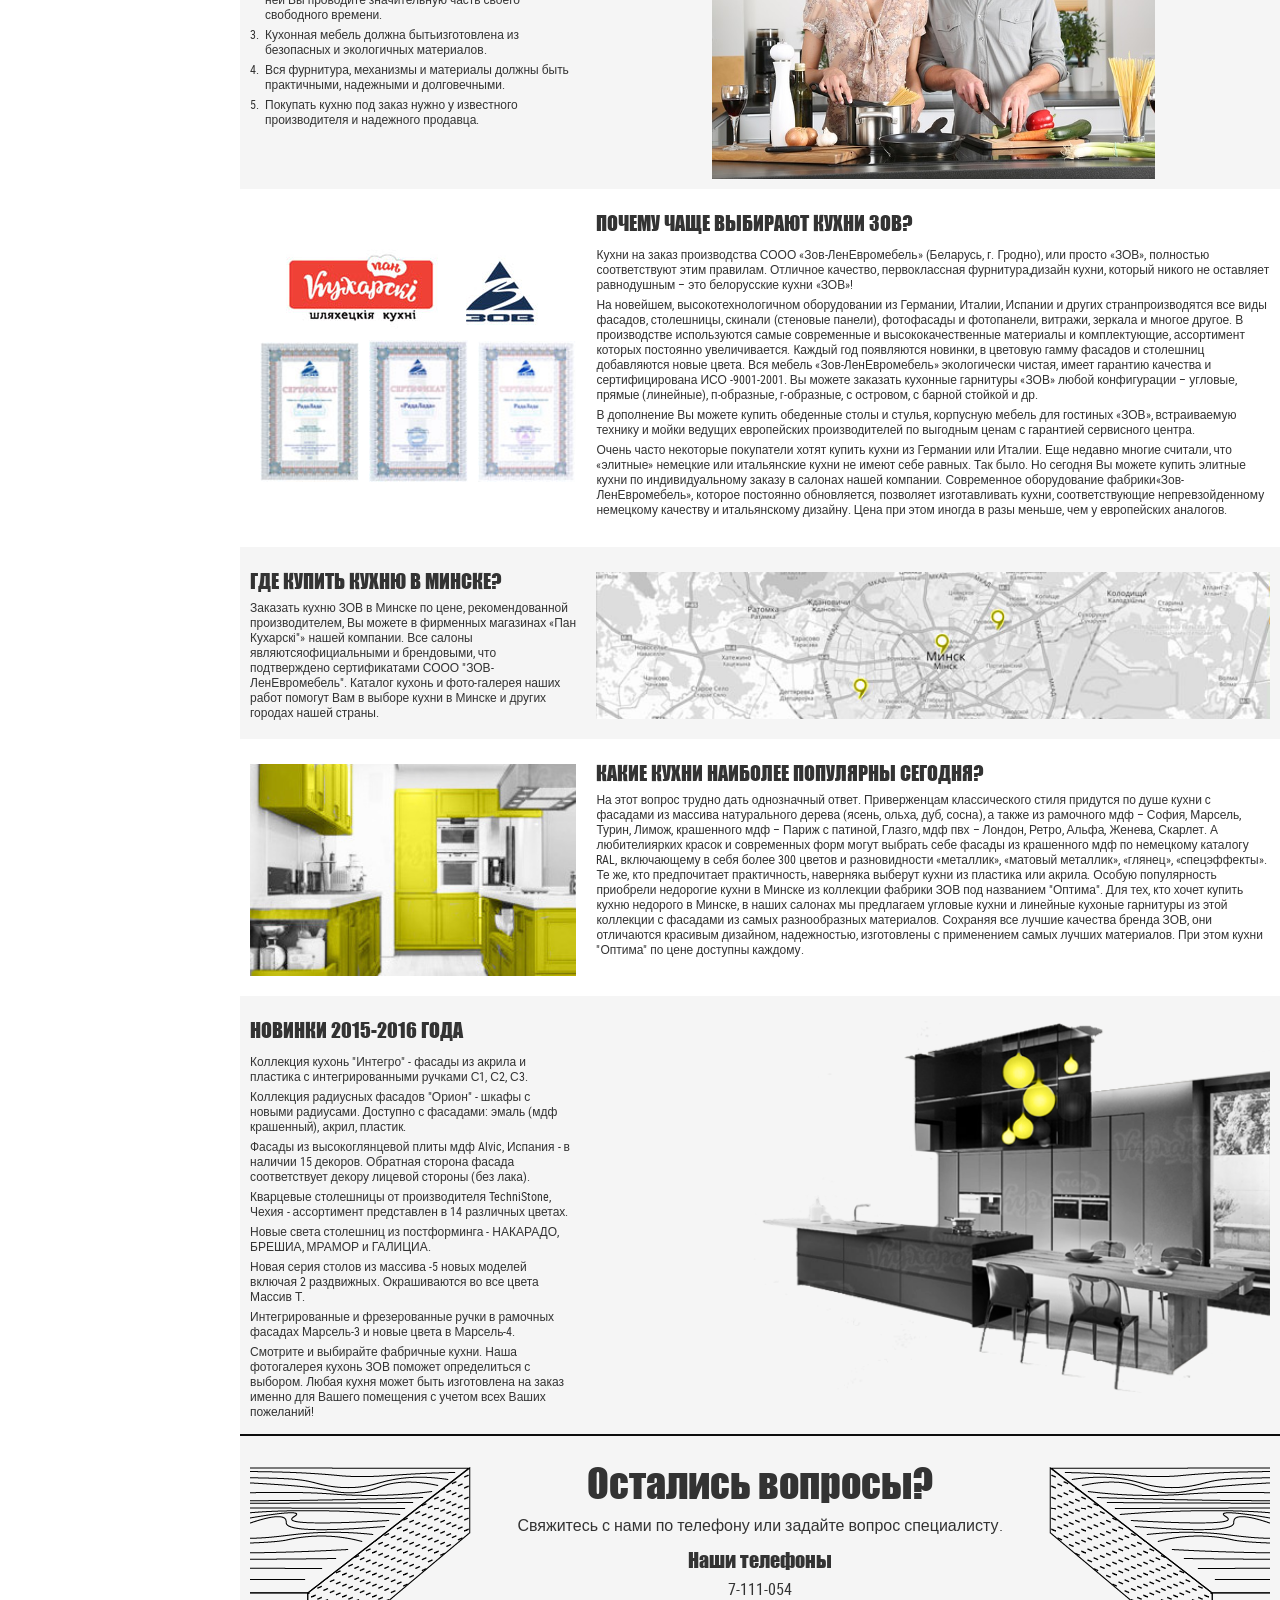
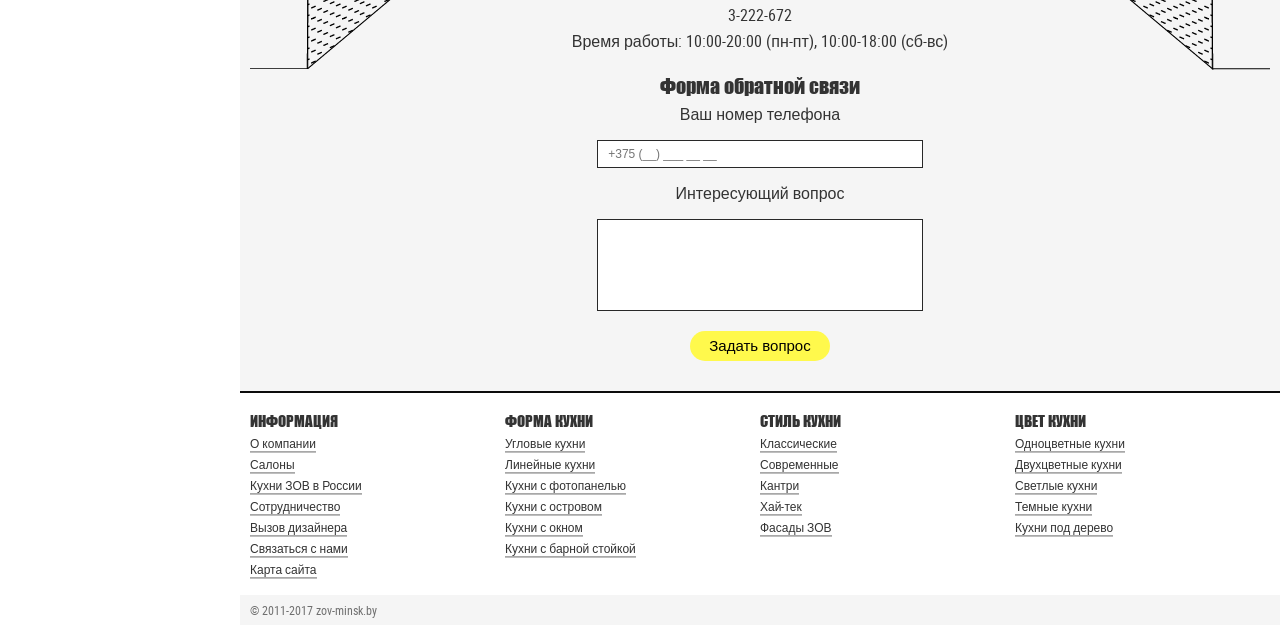
==== commit ce66fd82: "media index page" ====
--- a/prod/index.html
+++ b/prod/index.html
@@ -11,27 +11,30 @@
 
 </head>
 	<body>
-		<div id="main_wrap">
+	<div class="overlay"></div>
 		<header>
 		<!--	<div class="wrap">-->
 				<div class="header_item header_item__left">
-					<img class="header_left" src="../img/png/header_left.png" alt="">
+					<img class="header_left" src="img/png/header_left.png" alt="">
 				</div>
 				<div class="header_item header_item__center">
 					<h1>Кухни “ЗОВ” на заказ</h1>
 				<div class="declaration">Создаем мечту с 1998 г.</div>
 					<ul class="contacts_header">
+					<li>
+							<a href="#" class="company">О компании</a>
+						</li>
 						<li>
 							<a href="#" class="geo">
 								<span class="icon_header">
-									<img src="../img/icons/icon_marker.png" alt="">
+									<img src="img/icons/icon_marker.png" alt="">
 								</span>Салоны в Минске
 							</a>
 						</li>
 						<li>
 							<a href="tel:+375337111054">
 								<span class="icon_header">
-									<img src="../img/icons/icon_phone.png" alt="">
+									<img src="img/icons/icon_phone.png" alt="">
 								</span>+375 (33) 711 1054
 							</a>
 						</li>
@@ -43,389 +46,463 @@
 					</ul>
 				</div>
 				<div class="header_item header_item__right">
-					<img class="header_right header_right__right" src="../img/png/header_right.png" alt="">
+					<img class="header_right header_right__right" src="img/png/header_right.png" alt="">
 				</div>
 		<!--	</div>-->
 		</header>
-		<ul class="main_nav">
-			<li><a href="#"><span data-hover="Главная">Главная</span></a></li>
-			<li><a href="#"><span data-hover="О компании">О компании</span></a></li>
-			<li><a href="#"><span data-hover="Скидки">Скидки</span></a></li>
-			<li><a href="#"><span data-hover="Распродажа">Распродажа</span></a></li>
-			<li><a href="#"><span data-hover="Рассрочка">Рассрочка</span></a></li>
-			<li><a href="#"><span data-hover="Cалоны">Cалоны</span></a></li>
-			<li><a href="#"><span data-hover="Вызов дизайнера">Вызов дизайнера</span></a></li>
-			<li><a href="#"><span data-hover="Дизайнерам и архитекторам">Дизайнерам и архитекторам</span></a></li>
-		</ul>
-		<div id="fixblock" class="main_sidebar">
-			<div class="main_sidebar__item">
-				<div class="logo"> <img src="../img/logo.jpg" alt=""> </div>
+		
+		<div id="fixmenu" class="main_nav">
+			<ul class="main_wrap">
+				<li><a href="#"><span data-hover="Главная">Главная</span></a></li>
+				<li><a href="#"><span data-hover="О компании">О компании</span></a></li>
+				<li class="visible"><a href="#"><span data-hover="Скидки">Скидки</span></a></li>
+				<li class="visible"><a href="#"><span data-hover="Распродажа">Распродажа</span></a></li>
+				<li class="visible"><a href="#"><span data-hover="Рассрочка">Рассрочка</span></a></li>
+				<li><a href="#"><span data-hover="Cалоны">Cалоны</span></a></li>
+				<li><a href="#"><span data-hover="Вызов дизайнера">Вызов дизайнера</span></a></li>
+				<li><a href="#"><span data-hover="Дизайнерам и архитекторам">Дизайнерам и архитекторам</span></a></li>
+			</ul>
+			<div class="nav_btn">
+				<span class="line"></span>
+				<span class="line"></span>
+				<span class="line"></span>
 			</div>
-			<div class="main_sidebar__item">
-				<div class="main_sidebar__item__head">Материал</div>
-				<ul class="sidebar_list">
-					<li><a href="#">Натуральное дерево</a></li>
-					<li><a href="#">Постформинг</a></li>
-					<li><a href="#">Крашеный МДФ</a></li>
-					<li><a href="#">Рамочный МДФ</a></li>
-					<li><a href="#">Акрил</a></li>
-					<li><a href="#">ЛДСП</a></li>
-				</ul>
+		</div>
+		<div class="main_wrap">
+			<div id="fixblock" class="main_sidebar">
+				<div class="main_sidebar__item">
+					<div class="logo">
+						<div class="close">
+			<!--			<img src="../img/icons/close.png" alt="">-->
+						</div>
+						<img src="img/logo.jpg" alt=""> </div>
+				</div>
+				<div class="main_sidebar__item">
+					<div class="main_sidebar__item__head">Материал</div>
+					<ul class="sidebar_list">
+						<li><a href="#">Натуральное дерево</a></li>
+						<li><a href="#">Постформинг</a></li>
+						<li><a href="#">Крашеный МДФ</a></li>
+						<li><a href="#">Рамочный МДФ</a></li>
+						<li><a href="#">Акрил</a></li>
+						<li><a href="#">ЛДСП</a></li>
+					</ul>
+				</div>
+				<div class="main_sidebar__item">
+					<div class="main_sidebar__item__head">Форма</div>
+					<ul class="sidebar_list sidebar_list__form">
+						<li>
+							<a href="#" class="first"> 
+								<span class="icon_kitchens"><img src="img/kitchen_form/corner_kitchens.png" alt=""></span> 
+								<span class="value">Угловые кухни</span> 
+							</a>
+						</li>
+						<li>
+							<a href="#">
+								<span class="icon_kitchens"><img src="img/kitchen_form/linear_kitchens.png" alt=""></span> 
+								<span class="value">Линейные кухни</span>
+							</a>
+						</li>
+						<li>
+							<a href="#">
+								<span class="icon_kitchens"><img src="img/kitchen_form/kitchen_with_a_photopanel.png" alt=""></span> 
+								<span class="value">Кухни с фотопанелью</span>	
+							</a>
+						</li>
+						<li>
+							<a href="#">
+								<span class="icon_kitchens"><img src="img/kitchen_form/kitchen_with_island.png" alt=""></span> 
+								<span class="value">Кухни с островом</span>
+							</a>
+						</li>
+						<li>
+							<a href="#">
+								<span class="icon_kitchens"><img src="img/kitchen_form/kitchen_with_window.png" alt=""></span> 
+								<span class="value">Кухни с окном</span>
+							</a>
+						</li>
+						<li>
+							<a href="#">
+								<span class="icon_kitchens"><img src="img/kitchen_form/kitchen_with_breakfast_bar.png" alt=""></span> 
+								<span class="value">Кухни с барной стойкой</span>
+							</a>
+						</li>
+					</ul>
+				</div>
+				<div class="main_sidebar__item">
+					<div class="main_sidebar__item__head">Цвет</div>
+					<ul class="sidebar_list">
+						<li><a href="#">Одноцветные кухни</a></li>
+						<li><a href="#">Двухцветные кухни</a></li>
+						<li><a href="#">Светлые кухни</a></li>
+						<li><a href="#">Темные кухни</a></li>
+						<li><a href="#">Кухни под дерево</a></li>
+					</ul>
+				</div>
+				<div class="main_sidebar__item last">
+					<div class="main_sidebar__item__head">Стиль</div>
+					<ul class="sidebar_list">
+						<li><a href="#">Классические</a></li>
+						<li><a href="#">Современные</a></li>
+						<li><a href="#">Кантри</a></li>
+						<li><a href="#">Хай-тек</a></li>
+						<li><a href="#">Фасады ЗОВ</a></li>
+					</ul>
+				</div> <a href="#" class="btn download_catalog">Скачать каталог</a> 
 			</div>
-			<div class="main_sidebar__item">
-				<div class="main_sidebar__item__head">Форма</div>
-				<ul class="sidebar_list sidebar_list__form">
-					<li>
-						<a href="#" class="first"> 
-							<span class="icon_kitchens"><img src="../img/kitchen_form/corner_kitchens.png" alt=""></span> 
-							<span class="value">Угловые кухни</span> 
-						</a>
-					</li>
-					<li>
-						<a href="#">
-							<span class="icon_kitchens"><img src="../img/kitchen_form/linear_kitchens.png" alt=""></span> 
-							<span class="value">Линейные кухни</span>
-						</a>
-					</li>
-					<li>
-						<a href="#">
-							<span class="icon_kitchens"><img src="../img/kitchen_form/kitchen_with_a_photopanel.png" alt=""></span> 
-							<span class="value">Кухни с фотопанелью</span>	
-						</a>
-					</li>
-					<li>
-						<a href="#">
-							<span class="icon_kitchens"><img src="../img/kitchen_form/kitchen_with_island.png" alt=""></span> 
-							<span class="value">Кухни с островом</span>
-						</a>
-					</li>
-					<li>
-						<a href="#">
-							<span class="icon_kitchens"><img src="../img/kitchen_form/kitchen_with_window.png" alt=""></span> 
-							<span class="value">Кухни с окном</span>
-						</a>
-					</li>
-					<li>
-						<a href="#">
-							<span class="icon_kitchens"><img src="../img/kitchen_form/kitchen_with_breakfast_bar.png" alt=""></span> 
-							<span class="value">Кухни с барной стойкой</span>
-						</a>
-					</li>
-				</ul>
-			</div>
-			<div class="main_sidebar__item">
-				<div class="main_sidebar__item__head">Цвет</div>
-				<ul class="sidebar_list">
-					<li><a href="#">Одноцветные кухни</a></li>
-					<li><a href="#">Двухцветные кухни</a></li>
-					<li><a href="#">Светлые кухни</a></li>
-					<li><a href="#">Темные кухни</a></li>
-					<li><a href="#">Кухни под дерево</a></li>
-				</ul>
-			</div>
-			<div class="main_sidebar__item last">
-				<div class="main_sidebar__item__head">Стиль</div>
-				<ul class="sidebar_list">
-					<li><a href="#">Классические</a></li>
-					<li><a href="#">Современные</a></li>
-					<li><a href="#">Кантри</a></li>
-					<li><a href="#">Хай-тек</a></li>
-					<li><a href="#">Фасады ЗОВ</a></li>
-				</ul>
-			</div> <a href="#" class="btn download_catalog">Скачать каталог</a> 
+			<div class="main_content modifier">
+				<div class="row">
+					<div class="slider_block">
+						<div class="item_title">Акции</div>
+						<ul class="slider_main">
+							<li><a href="#"><img src="img/slider_main/slide_1.jpg" alt=""></a></li>
+							<li><a href="#"><img src="img/slider_main/slide_1.jpg" alt=""></a></li>
+							<li><a href="#"><img src="img/slider_main/slide_1.jpg" alt=""></a></li>
+							<li><a href="#"><img src="img/slider_main/slide_1.jpg" alt=""></a></li>
+						</ul>
+					</div>
+					<div class="bestsellers">
+						<div class="item_title">Хиты продаж</div>
+						<div class="bestsellers_item">
+							<a href="#">
+								<div class="bestsellers_item__img"><img src="img/bestsellers/img_1.jpg" alt=""></div>
+								<div class="bestsellers_item__text">
+									<span class="name">Массив ясеня Т506-106</span>
+									<span class="price">от 250 р.</span>
+								</div>
+							</a>
+						</div>
+						<div class="bestsellers_item">
+							<a href="#">
+								<div class="bestsellers_item__img"><img src="img/bestsellers/img_1.jpg" alt=""></div>
+								<div class="bestsellers_item__text">
+									<span class="name">Массив ясеня Т506-106</span>
+									<span class="price">от 250 р.</span>
+								</div>
+							</a>
+						</div>
+					</div>
+				</div>
+				<div class="row">
+					<ul class="advantages">
+						<li>
+							<a href="#" class="popap_block" data-id="sample">
+								<span class="icon"><img src="img/icons/icon_sample.png" alt=""></span>
+								<span class="text">Вызвать специалиста на замер</span>
+							</a>
+						</li>
+						<li>
+							<a href="#" class="popap_block" data-id="des">
+								<span class="icon"><img src="img/icons/icon_des.png" alt=""></span>
+								<span class="text">Записаться на встречу к дизайнеру</span>
+							</a>
+						</li>
+						<li>
+							<a href="#" class="popap_block" data-id="issue">
+								<span class="icon"><img src="img/icons/icon_issue.png" alt=""></span>
+								<span class="text">Оформить кухню в рассрочку</span>
+							</a>
+						</li>
+					</ul>
+				</div>
+				<div class="row">
+					<div class="block_title">Категории</div>
+				</div>
+				<div class="row">
+					<div class="category_kitchen">
+						<div class="item_title">Кухни из акрила</div>
+						<div class="text">Это деревянный конструкционный материал, изготовленный из цельного сплошного деревянного массива.</div>
+						<img class="material" src="img/png/meterial_akril.png" alt="">
+						<div class="key">Довольных покупателей:</div>
+						<div class="val">1764</div>
+						<div class="key">Минимальная цена:</div>
+						<div class="val">340</div>
+					</div>
+					<div class="category_kitchen_img">
+						<img src="img/kitchen.jpg" alt="">
+						<a href="#" class="btn btn_cat">Перейти в каталог</a>
+					</div>
+				</div>
+				<div class="row">
+					<div class="category_kitchen meterial_plastik">
+						<div class="item_title">кухни из пластика</div>
+						<div class="text">Это деревянный конструкционный материал, изготовленный из цельного сплошного деревянного массива.</div>
+						<img class="material" src="img/png/meterial_plastik.png" alt="">
+						<div class="key">Довольных покупателей:</div>
+						<div class="val">1764</div>
+						<div class="key">Минимальная цена:</div>
+						<div class="val">340</div>
+					</div>
+					<div class="category_kitchen_img">
+						<img src="img/kitchen.jpg" alt="">
+						<a href="#" class="btn btn_cat">Перейти в каталог</a>
+					</div>
+				</div>
+				<div class="row row_margin clearfix">
+					<div class="category_kitchen_item h_620">
+						<a href="#" class="category_kitchen_item__img">
+							<img src="img/kitchen.jpg" alt="">
+							<div class="category_kitchen_item__title">Натуральное дерево</div>
+						</a>
+					</div>
+					<div class="category_kitchen_item h_300">
+						<a href="#" class="category_kitchen_item__img">
+							<img src="img/kitchen.jpg" alt="">
+							<div class="category_kitchen_item__title">Натуральное дерево</div>
+						</a>
+					</div>
+					<div class="category_kitchen_item h_300">
+						<a href="#" class="category_kitchen_item__img">
+							<img src="img/kitchen.jpg" alt="">
+							<div class="category_kitchen_item__title">Натуральное дерево</div>
+						</a>
+					</div>
+					<div class="category_kitchen_item h_620 f_right">
+						<a href="#" class="category_kitchen_item__img">
+							<img src="img/kitchen.jpg" alt="">
+							<div class="category_kitchen_item__title">Натуральное дерево</div>
+						</a>
+					</div>
+					<div class="category_kitchen_item h_300">
+						<a href="#" class="category_kitchen_item__img">
+							<img src="img/kitchen.jpg" alt="">
+							<div class="category_kitchen_item__title">Натуральное дерево</div>
+						</a>
+					</div>
+					<div class="category_kitchen_item h_300">
+						<a href="#" class="category_kitchen_item__img">
+							<img src="img/kitchen.jpg" alt="">
+							<div class="category_kitchen_item__title">Натуральное дерево</div>
+						</a>
+					</div>
+					<div class="category_kitchen_item h_300">
+						<a href="#" class="category_kitchen_item__img">
+							<img src="img/kitchen.jpg" alt="">
+							<div class="category_kitchen_item__title">Натуральное дерево</div>
+						</a>
+					</div>
+				</div>
+				<div class="row">
+					<div class="block_title__add">Фото наших работ</div>
+				</div>
+					<div class="row row_margin clearfix">
+						<div class="kitchen_photo_wrap">
+							<div class="category_kitchen_item_photo h_200">
+								<div class="category_kitchen_item_photo__img">
+									<img src="img/bestsellers/img_1.jpg" alt="">
+								</div>
+							</div>
+							<div class="category_kitchen_item_photo h_200">
+								<div class="category_kitchen_item_photo__img">
+									<img src="img/bestsellers/img_1.jpg" alt="">
+								</div>
+							</div>
+							<div class="category_kitchen_item_photo h_200">
+								<div class="category_kitchen_item_photo__img">
+									<img src="img/bestsellers/img_1.jpg" alt="">
+								</div>
+							</div>
+						</div>
+					<a href="#" class="btn btn_further">Смотреть дальше</a>
+				</div>
+				<div class="row">
+					<div class="block_title__add">Актуальная информация</div>
+				</div>
+				<div class="row">
+					<div class="category_kitchen left_col">
+						<div class="item_title">ПЯТЬ ПРОСТЫХ ПРАВИЛ ПРИ ВЫБОРЕ КУХНИ</div>
+							<ul class="inner_text num_list">
+								<li>Кухня должна Вам нравиться и даже больше – Вы должны ее полюбить.</li>
+								<li>Она должна быть удобной и функциональной – ведь на ней Вы проводите значительную часть своего свободного времени.</li>
+								<li>Кухонная мебель должна бытьизготовлена из безопасных и экологичных материалов.</li>
+								<li>Вся фурнитура, механизмы и материалы должны быть практичными, надежными и долговечными.</li>
+								<li>Покупать кухню под заказ нужно у известного производителя и надежного продавца.</li>
+							</ul>
+						</div>
+						<div class="category_kitchen right_col">
+							<img src="img/people_640.jpg" alt="">
+						</div>
+				</div>
+				<div class="row bg_white row_padding">
+					<div class="category_kitchen left_col certificate">
+						<div class="img_block">
+							<img class="w50" src="img/img1.jpg" alt="">
+							<img class="w50" src="img/logo.jpg" alt="">
+						</div>
+						<div class="img_block">
+							<img class="w33" src="img/certificate1.jpg" alt="">
+							<img class="w33" src="img/certificate2.jpg" alt="">
+							<img class="w33" src="img/certificate3.jpg" alt="">
+						</div>
+						</div>
+						<div class="category_kitchen right_col">
+						<div class="item_title">ПОЧЕМУ ЧАЩЕ ВЫБИРАЮТ КУХНИ ЗОВ?</div>
+							<p class="inner_text">Кухни на заказ производства СООО «Зов-ЛенЕвромебель» (Беларусь, г. Гродно), или просто «ЗОВ», полностью соответствуют этим правилам. Отличное качество, первоклассная фурнитура,дизайн кухни, который никого не оставляет равнодушным – это белорусские кухни «ЗОВ»!</p>
+							<p class="inner_text">На новейшем, высокотехнологичном оборудовании из Германии, Италии, Испании и других странпроизводятся все виды фасадов, столешницы, скинали (стеновые панели), фотофасады и фотопанели, витражи, зеркала и многое другое. В производстве используются самые современные и высококачественные материалы и комплектующие, ассортимент которых постоянно увеличивается. Каждый год появляются новинки, в цветовую гамму фасадов и столешниц добавляются новые цвета. Вся мебель «Зов-ЛенЕвромебель» экологически чистая, имеет гарантию качества и сертифицирована ИСО -9001-2001. Вы можете заказать кухонные гарнитуры «ЗОВ» любой конфигурации – угловые, прямые (линейные), п-образные, г-образные, с островом, с барной стойкой и др.</p>
+							<p class="inner_text">В дополнение Вы можете купить обеденные столы и стулья, корпусную мебель для гостиных «ЗОВ», встраиваемую технику и мойки ведущих европейских производителей по выгодным ценам с гарантией сервисного центра.</p>
+							<p class="inner_text">Очень часто некоторые покупатели хотят купить кухни из Германии или Италии. Еще недавно многие считали, что «элитные» немецкие или итальянские кухни не имеют себе равных. Так было. Но сегодня Вы можете купить элитные кухни по индивидуальному заказу в салонах нашей компании. Современное оборудование фабрики«Зов-ЛенЕвромебель», которое постоянно обновляется, позволяет изготавливать кухни, соответствующие непревзойденному немецкому качеству и итальянскому дизайну. Цена при этом иногда в разы меньше, чем у европейских аналогов.</p>
+						</div>
+				</div>
+				<div class="row row_padding">
+					<div class="category_kitchen left_col">
+						<div class="item_title">ГДЕ КУПИТЬ КУХНЮ В МИНСКЕ?</div>
+							<div class="inner_text">Заказать кухню ЗОВ в Минске по цене, рекомендованной производителем, Вы можете в фирменных магазинах «Пан Кухарскi"» нашей компании. Все салоны являютсяофициальными и брендовыми, что подтверждено сертификатами СООО "ЗОВ-ЛенЕвромебель". Каталог кухонь и фото-галерея наших работ помогут Вам в выборе кухни в Минске и других городах нашей страны.</div>
+						</div>
+						<div class="category_kitchen map right_col">
+							<img src="img/map.jpg" alt="">
+						</div>
+				</div>
+				<div class="row row_padding bg_white clearfix">
+					<div class="category_kitchen right_col">
+						<div class="item_title">КАКИЕ КУХНИ НАИБОЛЕЕ ПОПУЛЯРНЫ СЕГОДНЯ?</div>
+						<div class="inner_text">На этот вопрос трудно дать однозначный ответ. Приверженцам классического стиля придутся по душе кухни с фасадами из массива натурального дерева (ясень, ольха, дуб, сосна), а также из рамочного мдф – София, Марсель, Турин, Лимож, крашенного мдф – Париж с патиной, Глазго, мдф пвх – Лондон, Ретро, Альфа, Женева, Скарлет. А любителиярких красок и современных форм могут выбрать себе фасады из крашенного мдф по немецкому каталогу RAL, включающему в себя более 300 цветов и разновидности «металлик», «матовый металлик», «глянец», «спецэффекты». Те же, кто предпочитает практичность, наверняка выберут кухни из пластика или акрила. Особую популярность приобрели недорогие кухни в Минске из коллекции фабрики ЗОВ под названием "Оптима". Для тех, кто хочет купить кухню недорого в Минске, в наших салонах мы предлагаем угловые кухни и линейные кухоные гарнитуры из этой коллекции с фасадами из самых разнообразных материалов. Сохраняя все лучшие качества бренда ЗОВ, они отличаются красивым дизайном, надежностью, изготовлены с применением самых лучших материалов. При этом кухни "Оптима" по цене доступны каждому.</div>
+					</div>
+					<div class="category_kitchen map left_col">
+						<img src="img/popular_kitchen.jpg" alt="">
+					</div>
+				</div>
+				<div class="row row_padding novelty">
+					<div class="category_kitchen left_col">
+						<div class="item_title">НОВИНКИ 2015-2016 ГОДА</div>
+							<p class="inner_text">Коллекция кухонь "Интегро" - фасады из акрила и пластика с интегрированными ручками С1, С2, С3.</p>
+							<p class="inner_text">Коллекция радиусных фасадов "Орион" - шкафы с новыми радиусами. Доступно с фасадами: эмаль (мдф крашенный), акрил, пластик.</p>
+							<p class="inner_text">Фасады из высокоглянцевой плиты мдф Alvic, Испания - в наличии 15 декоров. Обратная сторона фасада соответствует декору лицевой стороны (без лака).</p>
+							<p class="inner_text">Кварцевые столешницы от производителя TechniStone, Чехия - ассортимент представлен в 14 различных цветах.</p>
+							<p class="inner_text">Новые света столешниц из постформинга - НАКАРАДО, БРЕШИА, МРАМОР и ГАЛИЦИА.</p>
+							<p class="inner_text">Новая серия столов из массива -5 новых моделей включая 2 раздвижных. Окрашиваются во все цвета Массив Т.</p>
+							<p class="inner_text">Интегрированные и фрезерованные ручки в рамочных фасадах Марсель-3 и новые цвета в Марсель-4.</p>
+							<p class="inner_text">Смотрите и выбирайте фабричные кухни. Наша фотогалерея кухонь ЗОВ поможет определиться с выбором. Любая кухня может быть изготовлена на заказ именно для Вашего помещения с учетом всех Ваших пожеланий!</p>
+						</div>
+						<div class="category_kitchen new_kitchen right_col">
+							<img src="img/new_kitchen.png" alt="">
+						</div>
+				</div>
+				<div class="row question">
+					<div class="question_item left">
+						<img src="img/png/meterial-01.png" alt="">
+					</div>
+					<div class="question_item center">
+						<div class="block_title__add">Остались вопросы?</div>
+						<div class="simple_text">Свяжитесь с нами по телефону или задайте вопрос специалисту.</div>
+						<div class="item_title">Наши телефоны</div>
+						<div class="simple_text">7-111-054</div>
+						<div class="simple_text">3-222-672</div>
+						<div class="simple_text">Время работы: 10:00-20:00 (пн-пт), 10:00-18:00 (сб-вс)</div>
+							<form class="js-validate question_form" method="post">
+								<p class="form_title item_title">Форма обратной связи</p>	
+								<div class="field">
+									<label for="phone" class="simple_text">Ваш номер телефона</label>
+									<input name="PHONE" id="phone" type="text" placeholder="+375 (__) ___ __ __">
+								</div>
+								<div class="field">
+									<label for="question" class="simple_text">Интересующий вопрос</label>
+									<textarea id="question" name="QUESTION" type="text"></textarea>
+								</div>	
+								<button value="Задать вопрос" type="submit" class="btn">Задать вопрос</button>
+						</form>
+					</div>
+					<div class="question_item right">
+						<img src="img/png/meterial-02.png" alt="">
+					</div>
+				</div>
 		</div>
-		<div id="main_content">
-			<div class="row">
-				<div class="slider_block">
-					<div class="item_title">Акции</div>
-					<ul class="slider_main">
-						<li><a href="#"><img src="img/slider_main/slide_1.jpg" alt=""></a></li>
-						<li><a href="#"><img src="img/slider_main/slide_1.jpg" alt=""></a></li>
-						<li><a href="#"><img src="img/slider_main/slide_1.jpg" alt=""></a></li>
-						<li><a href="#"><img src="img/slider_main/slide_1.jpg" alt=""></a></li>
-					</ul>
-				</div>
-				<div class="bestsellers">
-					<div class="item_title">Хиты продаж</div>
-					<div class="bestsellers_item">
-						<a href="#">
-							<div class="bestsellers_item__img"><img src="img/bestsellers/img_1.jpg" alt=""></div>
-							<div class="bestsellers_item__text">
-								<span class="name">Массив ясеня Т506-106</span>
-								<span class="price">от 250 р.</span>
-							</div>
-						</a>
-					</div>
-					<div class="bestsellers_item">
-						<a href="#">
-							<div class="bestsellers_item__img"><img src="img/bestsellers/img_1.jpg" alt=""></div>
-							<div class="bestsellers_item__text">
-								<span class="name">Массив ясеня Т506-106</span>
-								<span class="price">от 250 р.</span>
-							</div>
-						</a>
-					</div>
-				</div>
-			</div>
-			<div class="row">
-				<ul class="advantages">
-					<li>
-						<a href="#">
-							<span class="icon"><img src="img/icons/icon_sample.png" alt=""></span>
-							<span class="text">Вызвать специалиста на замер</span>
-						</a>
-					</li>
-					<li>
-						<a href="#">
-							<span class="icon"><img src="img/icons/icon_des.png" alt=""></span>
-							<span class="text">Записаться на встречу к дизайнеру</span>
-						</a>
-					</li>
-					<li>
-						<a href="#">
-							<span class="icon"><img src="img/icons/icon_issue.png" alt=""></span>
-							<span class="text">Оформить кухню в рассрочку</span>
-						</a>
-					</li>
-				</ul>
-			</div>
-			<div class="row">
-				<div class="block_title">Категории</div>
-			</div>
-			<div class="row">
-				<div class="category_kitchen">
-					<div class="item_title">Кухни из акрила</div>
-					<div class="text">Это деревянный конструкционный материал, изготовленный из цельного сплошного деревянного массива.</div>
-					<img src="img/png/meterial_akril.png" alt="">
-					<div class="key">Довольных покупателей:</div>
-					<div class="val">1764</div>
-					<div class="key">Минимальная цена:</div>
-					<div class="val">340</div>
-				</div>
-				<div class="category_kitchen_img">
-					<img src="img/kitchen.jpg" alt="">
-					<a href="#" class="btn btn_cat">Перейти в каталог</a>
-				</div>
-			</div>
-			<div class="row">
-			<div class="category_kitchen_img">
-					<img src="img/kitchen.jpg" alt="">
-					<a href="#" class="btn btn_cat">Перейти в каталог</a>
-				</div>
-				<div class="category_kitchen meterial_plastik">
-					<div class="item_title">кухни из пластика</div>
-					<div class="text">Это деревянный конструкционный материал, изготовленный из цельного сплошного деревянного массива.</div>
-					<img src="img/png/meterial_plastik.png" alt="">
-					<div class="key">Довольных покупателей:</div>
-					<div class="val">1764</div>
-					<div class="key">Минимальная цена:</div>
-					<div class="val">340</div>
-				</div>
-			</div>
-			<div class="row row_margin clearfix">
-				<div class="category_kitchen_item h_620">
-					<a href="#" class="category_kitchen_item__img">
-						<img src="img/kitchen.jpg" alt="">
-						<div class="category_kitchen_item__title">Натуральное дерево</div>
-					</a>
-				</div>
-				<div class="category_kitchen_item h_300">
-					<a href="#" class="category_kitchen_item__img">
-						<img src="img/kitchen.jpg" alt="">
-						<div class="category_kitchen_item__title">Натуральное дерево</div>
-					</a>
-				</div>
-				<div class="category_kitchen_item h_300">
-					<a href="#" class="category_kitchen_item__img">
-						<img src="img/kitchen.jpg" alt="">
-						<div class="category_kitchen_item__title">Натуральное дерево</div>
-					</a>
-				</div>
-				<div class="category_kitchen_item h_620 f_right">
-					<a href="#" class="category_kitchen_item__img">
-						<img src="img/kitchen.jpg" alt="">
-						<div class="category_kitchen_item__title">Натуральное дерево</div>
-					</a>
-				</div>
-				<div class="category_kitchen_item h_300">
-					<a href="#" class="category_kitchen_item__img">
-						<img src="img/kitchen.jpg" alt="">
-						<div class="category_kitchen_item__title">Натуральное дерево</div>
-					</a>
-				</div>
-				<div class="category_kitchen_item h_300">
-					<a href="#" class="category_kitchen_item__img">
-						<img src="img/kitchen.jpg" alt="">
-						<div class="category_kitchen_item__title">Натуральное дерево</div>
-					</a>
-				</div>
-				<div class="category_kitchen_item h_300">
-					<a href="#" class="category_kitchen_item__img">
-						<img src="img/kitchen.jpg" alt="">
-						<div class="category_kitchen_item__title">Натуральное дерево</div>
-					</a>
-				</div>
-			</div>
-			<div class="row">
-				<div class="block_title__add">Фото наших работ</div>
-			</div>
-			<div class="row row_margin clearfix">
-				<div class="category_kitchen_item_photo h_200">
-					<div class="category_kitchen_item_photo__img">
-						<img src="img/bestsellers/img_1.jpg" alt="">
-					</div>
-				</div>
-				<div class="category_kitchen_item_photo h_200">
-					<div class="category_kitchen_item_photo__img">
-						<img src="img/bestsellers/img_1.jpg" alt="">
-					</div>
-				</div>
-				<div class="category_kitchen_item_photo h_200">
-					<div class="category_kitchen_item_photo__img">
-						<img src="img/bestsellers/img_1.jpg" alt="">
-					</div>
-				</div>
-				<a href="#" class="btn btn_further">Смотреть дальше</a>
-			</div>
-			<div class="row">
-				<div class="block_title__add">Актуальная информация</div>
-			</div>
-			<div class="row">
-				<div class="category_kitchen left_col">
-					<div class="item_title">ПЯТЬ ПРОСТЫХ ПРАВИЛ ПРИ ВЫБОРЕ КУХНИ</div>
-						<ul class="inner_text num_list">
-							<li>Кухня должна Вам нравиться и даже больше – Вы должны ее полюбить.</li>
-							<li>Она должна быть удобной и функциональной – ведь на ней Вы проводите значительную часть своего свободного времени.</li>
-							<li>Кухонная мебель должна бытьизготовлена из безопасных и экологичных материалов.</li>
-							<li>Вся фурнитура, механизмы и материалы должны быть практичными, надежными и долговечными.</li>
-							<li>Покупать кухню под заказ нужно у известного производителя и надежного продавца.</li>
-						</ul>
-					</div>
-					<div class="category_kitchen right_col">
-						<img src="img/people_640.jpg" alt="">
-					</div>
-			</div>
-			<div class="row bg_white row_padding">
-				<div class="category_kitchen left_col certificate">
-					<img class="w50" src="img/img1.jpg" alt="">
-					<img class="w50" src="img/logo.jpg" alt="">
-					<img class="w33" src="img/certificate1.jpg" alt="">
-					<img class="w33" src="img/certificate2.jpg" alt="">
-					<img class="w33" src="img/certificate3.jpg" alt="">
-					</div>
-					<div class="category_kitchen right_col">
-					<div class="item_title">ПОЧЕМУ ЧАЩЕ ВЫБИРАЮТ КУХНИ ЗОВ?</div>
-						<p class="inner_text">Кухни на заказ производства СООО «Зов-ЛенЕвромебель» (Беларусь, г. Гродно), или просто «ЗОВ», полностью соответствуют этим правилам. Отличное качество, первоклассная фурнитура,дизайн кухни, который никого не оставляет равнодушным – это белорусские кухни «ЗОВ»!</p>
-						<p class="inner_text">На новейшем, высокотехнологичном оборудовании из Германии, Италии, Испании и других странпроизводятся все виды фасадов, столешницы, скинали (стеновые панели), фотофасады и фотопанели, витражи, зеркала и многое другое. В производстве используются самые современные и высококачественные материалы и комплектующие, ассортимент которых постоянно увеличивается. Каждый год появляются новинки, в цветовую гамму фасадов и столешниц добавляются новые цвета. Вся мебель «Зов-ЛенЕвромебель» экологически чистая, имеет гарантию качества и сертифицирована ИСО -9001-2001. Вы можете заказать кухонные гарнитуры «ЗОВ» любой конфигурации – угловые, прямые (линейные), п-образные, г-образные, с островом, с барной стойкой и др.</p>
-						<p class="inner_text">В дополнение Вы можете купить обеденные столы и стулья, корпусную мебель для гостиных «ЗОВ», встраиваемую технику и мойки ведущих европейских производителей по выгодным ценам с гарантией сервисного центра.</p>
-						<p class="inner_text">Очень часто некоторые покупатели хотят купить кухни из Германии или Италии. Еще недавно многие считали, что «элитные» немецкие или итальянские кухни не имеют себе равных. Так было. Но сегодня Вы можете купить элитные кухни по индивидуальному заказу в салонах нашей компании. Современное оборудование фабрики«Зов-ЛенЕвромебель», которое постоянно обновляется, позволяет изготавливать кухни, соответствующие непревзойденному немецкому качеству и итальянскому дизайну. Цена при этом иногда в разы меньше, чем у европейских аналогов.</p>
-					</div>
-			</div>
-			<div class="row row_padding">
-				<div class="category_kitchen left_col">
-					<div class="item_title">ГДЕ КУПИТЬ КУХНЮ В МИНСКЕ?</div>
-						<div class="inner_text">Заказать кухню ЗОВ в Минске по цене, рекомендованной производителем, Вы можете в фирменных магазинах «Пан Кухарскi"» нашей компании. Все салоны являютсяофициальными и брендовыми, что подтверждено сертификатами СООО "ЗОВ-ЛенЕвромебель". Каталог кухонь и фото-галерея наших работ помогут Вам в выборе кухни в Минске и других городах нашей страны.</div>
-					</div>
-					<div class="category_kitchen map right_col">
-						<img src="img/map.jpg" alt="">
-					</div>
-			</div>
-			<div class="row row_padding bg_white">
-				<div class="category_kitchen map left_col">
-					<img src="img/popular_kitchen.jpg" alt="">
-				</div>
-				<div class="category_kitchen right_col">
-					<div class="item_title">КАКИЕ КУХНИ НАИБОЛЕЕ ПОПУЛЯРНЫ СЕГОДНЯ?</div>
-					<div class="inner_text">На этот вопрос трудно дать однозначный ответ. Приверженцам классического стиля придутся по душе кухни с фасадами из массива натурального дерева (ясень, ольха, дуб, сосна), а также из рамочного мдф – София, Марсель, Турин, Лимож, крашенного мдф – Париж с патиной, Глазго, мдф пвх – Лондон, Ретро, Альфа, Женева, Скарлет. А любителиярких красок и современных форм могут выбрать себе фасады из крашенного мдф по немецкому каталогу RAL, включающему в себя более 300 цветов и разновидности «металлик», «матовый металлик», «глянец», «спецэффекты». Те же, кто предпочитает практичность, наверняка выберут кухни из пластика или акрила. Особую популярность приобрели недорогие кухни в Минске из коллекции фабрики ЗОВ под названием "Оптима". Для тех, кто хочет купить кухню недорого в Минске, в наших салонах мы предлагаем угловые кухни и линейные кухоные гарнитуры из этой коллекции с фасадами из самых разнообразных материалов. Сохраняя все лучшие качества бренда ЗОВ, они отличаются красивым дизайном, надежностью, изготовлены с применением самых лучших материалов. При этом кухни "Оптима" по цене доступны каждому.</div>
-				</div>
-			</div>
-			<div class="row row_padding">
-				<div class="category_kitchen left_col">
-					<div class="item_title">НОВИНКИ 2015-2016 ГОДА</div>
-						<p class="inner_text">Коллекция кухонь "Интегро" - фасады из акрила и пластика с интегрированными ручками С1, С2, С3.</p>
-						<p class="inner_text">Коллекция радиусных фасадов "Орион" - шкафы с новыми радиусами. Доступно с фасадами: эмаль (мдф крашенный), акрил, пластик.</p>
-						<p class="inner_text">Фасады из высокоглянцевой плиты мдф Alvic, Испания - в наличии 15 декоров. Обратная сторона фасада соответствует декору лицевой стороны (без лака).</p>
-						<p class="inner_text">Кварцевые столешницы от производителя TechniStone, Чехия - ассортимент представлен в 14 различных цветах.</p>
-						<p class="inner_text">Новые света столешниц из постформинга - НАКАРАДО, БРЕШИА, МРАМОР и ГАЛИЦИА.</p>
-						<p class="inner_text">Новая серия столов из массива -5 новых моделей включая 2 раздвижных. Окрашиваются во все цвета Массив Т.</p>
-						<p class="inner_text">Интегрированные и фрезерованные ручки в рамочных фасадах Марсель-3 и новые цвета в Марсель-4.</p>
-						<p class="inner_text">Смотрите и выбирайте фабричные кухни. Наша фотогалерея кухонь ЗОВ поможет определиться с выбором. Любая кухня может быть изготовлена на заказ именно для Вашего помещения с учетом всех Ваших пожеланий!</p>
-					</div>
-					<div class="category_kitchen new_kitchen right_col">
-						<img src="img/new_kitchen.png" alt="">
-					</div>
-			</div>
-			<div class="row question">
-				<div class="question_item left">
-					<img src="img/png/meterial-01.png" alt="">
-				</div>
-				<div class="question_item center">
-					<div class="block_title__add">Остались вопросы?</div>
-					<div class="simple_text">Свяжитесь с нами по телефону или задайте вопрос специалисту.</div>
-					<div class="item_title">Наши телефоны</div>
-					<div class="simple_text">7-111-054</div>
-					<div class="simple_text">3-222-672</div>
-					<div class="simple_text">Время работы: 10:00-20:00 (пн-пт), 10:00-18:00 (сб-вс)</div>
-						<form class="js-validate question_form" method="post">
-							<p class="form_title item_title">Форма обратной связи</p>	
-							<div class="field">
-								<label for="phone" class="simple_text">Ваш номер телефона</label>
-								<input name="PHONE" id="phone" type="text" placeholder="+375 (__) ___ __ __">
-							</div>
-							<div class="field">
-								<label for="question" class="simple_text">Интересующий вопрос</label>
-								<textarea id="question" name="QUESTION" type="text"></textarea>
-							</div>	
-							<button value="Задать вопрос" type="submit" class="btn">Задать вопрос</button>
-					</form>
-				</div>
-				<div class="question_item right">
-					<img src="img/png/meterial-02.png" alt="">
-				</div>
-			</div>
-				<div class="row bg_white">
-					<div class="footer_nav">
-						<ul class="nav_item">
-							<li class="nav_title">Информация</li>
-							<li><a href="#">О компании</a></li>
-							<li><a href="#">Салоны</a></li>
-							<li><a href="#">Кухни ЗОВ в России</a></li>
-							<li><a href="#">Сотрудничество</a></li>
-							<li><a href="#">Вызов дизайнера</a></li>
-							<li><a href="#">Связаться с нами</a></li>
-							<li><a href="#">Карта сайта</a></li>
-						</ul>
-						<ul class="nav_item">
-							<li class="nav_title">Форма кухни</li>
-							<li><a href="#">Угловые кухни</a></li>
-							<li><a href="#">Линейные кухни</a></li>
-							<li><a href="#">Кухни с фотопанелью</a></li>
-							<li><a href="#">Кухни с островом</a></li>
-							<li><a href="#">Кухни с окном</a></li>
-							<li><a href="#">Кухни с барной стойкой</a></li>
-						</ul>
-						<ul class="nav_item">
-							<li class="nav_title">Стиль кухни</li>
-							<li><a href="#">Классические</a></li>
-							<li><a href="#">Современные</a></li>
-							<li><a href="#">Кантри</a></li>
-							<li><a href="#">Хай-тек</a></li>
-							<li><a href="#">Фасады ЗОВ</a></li>
-						</ul>
-						<ul class="nav_item">
-							<li class="nav_title">Цвет кухни</li>
-							<li><a href="#">Одноцветные кухни</a></li>
-							<li><a href="#">Двухцветные кухни</a></li>
-							<li><a href="#">Светлые кухни</a></li>
-							<li><a href="#">Темные кухни</a></li>
-							<li><a href="#">Кухни под дерево</a></li>
-						</ul>
-					</div>
-				</div>
-				<div class="row"><div class="copyright">&copy; 2011-2017 <a class="copy_link" href="zov-minsk.by">zov-minsk.by</a></div></div>
+				<div class="main_content">
+					<div class="row bg_white">
+						<div class="footer_nav">
+							<ul class="nav_item">
+								<li class="nav_title">Информация</li>
+								<li><a href="#"><span class="after">О компании</span></a></li>
+								<li><a href="#"><span class="after">Салоны</span></a></li>
+								<li><a href="#"><span class="after">Кухни ЗОВ в России</span></a></li>
+								<li><a href="#"><span class="after">Сотрудничество</span></a></li>
+								<li><a href="#"><span class="after">Вызов дизайнера</span></a></li>
+								<li><a href="#"><span class="after">Связаться с нами</span></a></li>
+								<li><a href="#"><span class="after">Карта сайта</span></a></li>
+							</ul>
+							<ul class="nav_item">
+								<li class="nav_title">Форма кухни</li>
+								<li><a href="#"><span class="after">Угловые кухни</span></a></li>
+								<li><a href="#"><span class="after">Линейные кухни</span></a></li>
+								<li><a href="#"><span class="after">Кухни с фотопанелью</span></a></li>
+								<li><a href="#"><span class="after">Кухни с островом</span></a></li>
+								<li><a href="#"><span class="after">Кухни с окном</span></a></li>
+								<li><a href="#"><span class="after">Кухни с барной стойкой</span></a></li>
+							</ul>
+							<ul class="nav_item">
+								<li class="nav_title">Стиль кухни</li>
+								<li><a href="#"><span class="after">Классические</span></a></li>
+								<li><a href="#"><span class="after">Современные</span></a></li>
+								<li><a href="#"><span class="after">Кантри</span></a></li>
+								<li><a href="#"><span class="after">Хай-тек</span></a></li>
+								<li><a href="#"><span class="after">Фасады ЗОВ</span></a></li>
+							</ul>
+							<ul class="nav_item">
+								<li class="nav_title">Цвет кухни</li>
+								<li><a href="#"><span class="after">Одноцветные кухни</span></a></li>
+								<li><a href="#"><span class="after">Двухцветные кухни</span></a></li>
+								<li><a href="#"><span class="after">Светлые кухни</span></a></li>
+								<li><a href="#"><span class="after">Темные кухни</span></a></li>
+								<li><a href="#"><span class="after">Кухни под дерево</span></a></li>
+							</ul>
+						</div>
+					</div>
+					<div class="row"><div class="copyright">&copy; 2011-2017 <a class="copy_link" href="zov-minsk.by">zov-minsk.by</a></div></div>
+				</div>
 		</div>
-
+		<div class="overlay popup" id="sample">
+		        <div class="popup_content">
+							<form action="">
+								<div class="text_block">
+									<div class="item_title">Вызвать специалиста на замер</div>
+								</div>
+								<div class="field">
+										<label for="sample_name" class="simple_text">Ваше имя</label>
+										<input name="NAME" id="sample_name" type="text">
+									</div>
+									<div class="field">
+										<label for="sample_phone" class="simple_text">Ваш номер телефона</label>
+										<input name="PHONE" id="sample_phone" type="text" placeholder="+375 (__) ___ __ __">
+									</div>
+										<button value="Задать вопрос" type="submit" class="btn">Задать вопрос</button>
+							</form>
+		        </div>
+		    </div>
+		    <div class="overlay popup" id="des">
+		        <div class="popup_content">
+							<form action="">
+								<div class="text_block">
+									<div class="item_title">Записаться на встречу к дизайнеру</div>
+								</div>
+								<div class="field">
+										<label for="des_name" class="simple_text">Ваше имя</label>
+										<input name="NAME" id="des_name" type="text">
+									</div>
+									<div class="field">
+										<label for="des_phone" class="simple_text">Ваш номер телефона</label>
+										<input name="PHONE" id="des_phone" type="text" placeholder="+375 (__) ___ __ __">
+									</div>
+										<button value="Задать вопрос" type="submit" class="btn">Задать вопрос</button>
+							</form>
+		        </div>
+		    </div>
+		    <div class="overlay popup" id="issue">
+		        <div class="popup_content">
+							<form action="">
+								<div class="text_block">
+									<div class="item_title">Оформить кухню в рассрочку</div>
+								</div>
+								<div class="field">
+										<label for="issue_name" class="simple_text">Ваше имя</label>
+										<input name="NAME" id="issue_name" type="text">
+									</div>
+									<div class="field">
+										<label for="issue_phone" class="simple_text">Ваш номер телефона</label>
+										<input name="PHONE" id="issue_phone" type="text" placeholder="+375 (__) ___ __ __">
+									</div>
+										<button value="Задать вопрос" type="submit" class="btn">Задать вопрос</button>
+							</form>
+		        </div>
+		    </div>
 		<script src="js/common.js"></script>
-		</div>
 	</body>
 </html>
--- a/prod/css/screen.css
+++ b/prod/css/screen.css
@@ -1 +1 @@
-@charset "UTF-8";/*! normalize.css v6.0.0 | MIT License | github.com/necolas/normalize.css */button,hr,input{overflow:visible}audio,canvas,progress,video{display:inline-block}progress,sub,sup{vertical-align:baseline}.slick-loading .slick-slide,.slick-loading .slick-track{visibility:hidden}*,.slick-list:focus{outline:0}*,.slick-slider,legend{box-sizing:border-box}*,.h1,.slick-list,h1,legend,ul{padding:0}.bg_white,body,input,textarea{background-color:#fff}html{line-height:1.15;-ms-text-size-adjust:100%;-webkit-text-size-adjust:100%}article,aside,details,figcaption,figure,footer,header,main,menu,nav,section{display:block}figure{margin:1em 40px}*,.h1,button,h1,input,optgroup,select,textarea,ul{margin:0}hr{box-sizing:content-box;height:0}code,kbd,pre,samp{font-family:monospace,monospace;font-size:1em}a{background-color:transparent;-webkit-text-decoration-skip:objects;text-decoration:none;color:#333}abbr[title]{border-bottom:none;text-decoration:underline;text-decoration:underline dotted}b,strong{font-weight:bolder}dfn{font-style:italic}mark{background-color:#ff0;color:#000}small{font-size:80%}sub,sup{font-size:75%;line-height:0;position:relative}sub{bottom:-.25em}sup{top:-.5em}audio:not([controls]){display:none;height:0}img{border-style:none}svg:not(:root){overflow:hidden}button,select{text-transform:none}.block_title,.h1,.item_title,.main_nav li a,h1{text-transform:uppercase}[type=reset],[type=submit],button,html [type=button]{-webkit-appearance:button}[type=button]::-moz-focus-inner,[type=reset]::-moz-focus-inner,[type=submit]::-moz-focus-inner,button::-moz-focus-inner{border-style:none;padding:0}[type=button]:-moz-focusring,[type=reset]:-moz-focusring,[type=submit]:-moz-focusring,button:-moz-focusring{outline:ButtonText dotted 1px}legend{color:inherit;display:table;max-width:100%;white-space:normal}textarea{overflow:auto}[type=checkbox],[type=radio]{box-sizing:border-box;padding:0}[type=number]::-webkit-inner-spin-button,[type=number]::-webkit-outer-spin-button{height:auto}[type=search]{-webkit-appearance:textfield;outline-offset:-2px}[type=search]::-webkit-search-cancel-button,[type=search]::-webkit-search-decoration{-webkit-appearance:none}::-webkit-file-upload-button{-webkit-appearance:button;font:inherit}summary{display:list-item}[hidden],template{display:none}.slick-list,.slick-slider,.slick-track{display:block;position:relative}@font-face{font-family:"RobotoСondensed-Regular";src:url(../fonts/RobotoСondensed-Regular.ttf) format("truetype"),url(../fonts/RobotoСondensed-Regular.eot?) format("eot"),url(../fonts/RobotoСondensed-Regular.woff) format("woff"),url(../fonts/RobotoСondensed-Regular.svg#RobotoСondensed-Regular) format("svg")}@font-face{font-family:Impact-Regular;src:url(../fonts/Impact-Regular.ttf) format("truetype"),url(../fonts/Impact-Regular.eot?) format("eot"),url(../fonts/Impact-Regular.woff) format("woff"),url(../fonts/Impact-Regular.svg#Impact-Regular) format("svg")}.slick-slider{-webkit-touch-callout:none;-webkit-user-select:none;-moz-user-select:none;-ms-user-select:none;user-select:none;-ms-touch-action:pan-y;touch-action:pan-y;-webkit-tap-highlight-color:transparent}.slick-list{overflow:hidden;margin:0}.slick-list.dragging{cursor:pointer;cursor:hand}.slick-slider .slick-list,.slick-slider .slick-track{-webkit-transform:translate3d(0,0,0);-ms-transform:translate3d(0,0,0);transform:translate3d(0,0,0)}.slick-track{left:0;top:0}.slick-track:after,.slick-track:before{content:"";display:table}.slick-track:after{clear:both}.slick-slide{float:left;height:100%;min-height:1px;display:none}[dir=rtl] .slick-slide{float:right}.slick-slide img{display:block}.slick-slide.slick-loading img{display:none}.slick-slide.dragging img{pointer-events:none}.slick-initialized .slick-slide{display:block}.slick-vertical .slick-slide{display:block;height:auto;border:1px solid transparent}body,html{height:100%}.slick-arrow.slick-hidden{display:none}html{font-size:62.5%}body{width:100%;color:#333;font-family:"RobotoСondensed-Regular","Helvetica Neue",Helvetica,Arial,sans-serif;font-size:16px;font-size:1.6rem;line-height:20px;line-height:2rem;font-smoothing:antialiased;-webkit-font-kerning:normal;font-kerning:normal;text-rendering:optimizeLegibility}.h1,.main_sidebar__item__head,h1{font-family:Impact-Regular,"Helvetica Neue",Helvetica,Arial,sans-serif}.simple_text{font-size:16px;font-size:1.6rem}ul li{list-style:none}.h1,h1{font-size:50px;font-size:5rem;line-height:60px;line-height:6rem}p{font-size:16px;font-size:1.6rem;line-height:24px;line-height:2.4rem;margin:26px 0}.clearfix::after{clear:both;display:table;content:''}.contacts_header li,.header_item,.main_nav li,.main_nav li a,.main_nav li a span,.main_sidebar{display:inline-block}input,textarea{border:1px solid #282828;-webkit-transition:border-color .3s ease;transition:border-color .3s ease}input:focus,input:hover,textarea:focus,textarea:hover{border-color:#fff94c}#main_wrap{max-width:1900px;margin:0 auto}.wrap{max-width:1220px;padding:0 10px;margin:0 auto}header{text-align:center;padding:26px 0 30px;font-size:0;background-color:#f5f5f5}.header_item.header_item__left,.header_item.header_item__right{width:27.5%;padding-top:8px}.header_item.header_item__center{width:45%}.header_item.header_item__left{text-align:left;float:left}.header_item.header_item__right{text-align:right;float:right}.declaration{font-size:14px;font-size:1.4rem;line-height:20px;line-height:2rem;padding:7px 0}.contacts_header li{font-size:14px;font-size:1.4rem;line-height:20px;line-height:2rem;margin:11px 18px}.contacts_header li .geo{position:relative}.contacts_header li .geo:after{content:'';position:absolute;bottom:0;left:34px;right:0;display:inline-block;height:0;border-top:1px solid #a8a8a8;border-bottom:1px solid #bebebe}.icon_header{position:relative;top:5px;padding-right:10px}.main_nav{font-size:0;background-color:#fff94c;border-bottom:1px solid #000;padding-left:232px;height:40px}.main_nav li{height:40px}.main_nav li a{font-size:14px;font-size:1.4rem;line-height:40px;line-height:4rem;padding:0 18px;overflow:hidden}.main_nav li a span{position:relative;opacity:1}.main_nav li a span:after{content:attr(data-hover);position:absolute;top:0;left:0;font-weight:700;width:110%;opacity:0;color:#333}.main_sidebar__item__head:after,.nav_item a:after,.question::after{content:''}.main_nav li a:hover span{color:transparent}.main_nav li a:hover span:after{opacity:1}.main_sidebar{width:240px;background-color:#fff;padding-bottom:20px;float:left}.main_sidebar .logo{text-align:center;padding:25px 0 21px}.main_sidebar__item{border-bottom:2px solid #fff954;overflow:hidden}.main_sidebar__item.last{border-bottom:none}.main_sidebar__item__head{padding:18px 10px;position:relative;font-size:20px;font-size:2rem;cursor:pointer}.main_sidebar__item__head:after{position:absolute;right:10px;top:22px;border-top:7px solid transparent;border-left:7px solid #000;border-right:7px solid transparent;border-bottom:7px solid transparent;-webkit-transform-origin:left center;-ms-transform-origin:left center;transform-origin:left center;-webkit-transition:top .3s ease,-webkit-transform .3s ease;transition:top .3s ease,-webkit-transform .3s ease;transition:transform .3s ease,top .3s ease;transition:transform .3s ease,top .3s ease,-webkit-transform .3s ease}.main_sidebar__item__head.visible:after{-webkit-transform:rotate(90deg);-ms-transform:rotate(90deg);transform:rotate(90deg);top:18px}.sidebar_list{display:none}.btn,.sidebar_list a{display:inline-block}.sidebar_list a{line-height:25px;line-height:2.5rem;padding:0 15px 0 30px;border-top:1px solid #e6e6e6;width:100%}.sidebar_list a.first{border-top:none}.sidebar_list.sidebar_list__form{font-size:0}.sidebar_list.sidebar_list__form a{padding-top:10px;padding-bottom:10px}.sidebar_list.sidebar_list__form a .icon_kitchens,.sidebar_list.sidebar_list__form a .value{display:inline-block;vertical-align:middle}.sidebar_list.sidebar_list__form a .icon_kitchens{width:60px;text-align:center;height:60px}.sidebar_list.sidebar_list__form a .value{width:135px;padding-left:10px;font-size:16px;font-size:1.6rem;line-height:20px;line-height:2rem}.btn,.item_title{line-height:30px}.btn{border:none;cursor:pointer;background-color:#fff94c;height:30px;border-radius:15px;font-size:15px;font-size:1.5rem;color:#000;text-align:center;width:140px;-webkit-transition:background-color .3s ease;transition:background-color .3s ease}.btn:hover{background-color:#fffc67}.download_catalog{width:165px;margin:16px auto;display:block;position:relative;padding-right:34px}.download_catalog:after,.download_catalog:before{content:'';position:absolute}.download_catalog:before{background:url(../img/icons/icon_download.png) no-repeat;width:11px;height:15px;top:9px;right:26px}.download_catalog:after{background:url(../img/icons/icon_download_arr.png) no-repeat;width:12px;height:12px;top:11px;right:12px}#main_content{margin-left:240px;padding:10px 0 0;background-color:#f5f5f5}.row{font-size:0;padding-left:10px;padding-right:10px}.category_kitchen .val,.item_title{font-size:20px;font-family:Impact-Regular,"Helvetica Neue",Helvetica,Arial,sans-serif}.row.row_margin{padding-left:0;padding-right:0}.row.row_padding{padding-top:15px;padding-bottom:10px}.item_title{font-size:2rem;line-height:3rem;padding:4px 0;text-align:left}.bestsellers,.slider_block{display:inline-block;vertical-align:top}.slider_block{padding-right:10px;padding-top:10px;width:67.02%}.slider_block .slider_main{height:330px;overflow:hidden;position:relative}.slider_block .slider_main img{width:100%;-o-object-fit:cover;object-fit:cover}.bestsellers_item__img img,.category_kitchen_img img{top:-50%;left:-50%;-o-object-fit:cover;max-height:100%}.bestsellers{width:32.98%;padding-left:10px;padding-top:10px}.bestsellers_item{border-bottom:1px solid #000;margin-bottom:10px}.bestsellers_item__img{height:130px;position:relative;overflow:hidden}.bestsellers_item__img img{position:absolute;width:100%;-webkit-transform:translate(50%,50%);-ms-transform:translate(50%,50%);transform:translate(50%,50%);object-fit:cover}.bestsellers_item__text .name,.bestsellers_item__text .price{line-height:20px;line-height:2rem;color:#222;padding-top:9px;vertical-align:bottom}.bestsellers_item__text .name{font-size:14px;font-size:1.4rem;display:inline-block}.bestsellers_item__text .price{font-size:16px;font-size:1.6rem;font-family:Impact-Regular,"Helvetica Neue",Helvetica,Arial,sans-serif;float:right}.advantages{text-align:center}.advantages li{border-bottom:1px solid #000;display:inline-block;min-width:220px;width:23.4%;margin:20px 2.13%;height:61px;background-color:#fff;text-align:left}.advantages .icon,.advantages .text{display:inline-block;vertical-align:middle}.advantages .icon{width:60px;height:60px;background-color:#fff94c;padding:10px 0;text-align:center}.advantages .text{font-size:14px;font-size:1.4rem;line-height:20px;line-height:2rem;width:160px;text-align:left;padding:0 10px}.block_title{font-size:40px;font-size:4rem;font-family:Impact-Regular,"Helvetica Neue",Helvetica,Arial,sans-serif;margin:27px 0 23px}.block_title__add{font-size:40px;font-size:4rem;line-height:40px;line-height:4rem;font-family:Impact-Regular,"Helvetica Neue",Helvetica,Arial,sans-serif;margin:27px 0 12px}.category_kitchen{width:34.04%;display:inline-block;vertical-align:top}.category_kitchen .key,.category_kitchen .text{font-size:16px;font-size:1.6rem;line-height:20px;line-height:2rem}.category_kitchen img{width:82.5%;padding:10px 0 0;height:180px}.category_kitchen .val{font-size:2rem;line-height:20px;line-height:2rem;margin-bottom:3px;padding:2px 0}.category_kitchen.meterial_plastik{padding-left:20px;text-align:right}.category_kitchen.meterial_plastik .item_title,.category_kitchen.meterial_plastik .key,.category_kitchen.meterial_plastik .text,.category_kitchen.meterial_plastik .val{text-align:left}.category_kitchen_img{width:65.96%;display:inline-block;position:relative;overflow:hidden;text-align:center;height:420px;margin-top:10px}.category_kitchen_img img{position:absolute;width:100%;-webkit-transform:translate(50%,50%);-ms-transform:translate(50%,50%);transform:translate(50%,50%);object-fit:cover}.category_kitchen_img .btn_cat{color:#222;position:absolute;bottom:10px;left:calc(50% - 70px)}.category_kitchen_item{width:33.333%;padding:10px;display:inline-block;vertical-align:top;float:left}.category_kitchen_item.h_620{height:640px}.category_kitchen_item.h_300{height:320px}.category_kitchen_item.f_right{float:right}.category_kitchen_item__img{overflow:hidden;height:100%;display:inline-block;width:100%;background-color:#fff;position:relative}.category_kitchen_item__img img{position:absolute;max-height:100%;height:100%;opacity:1;-webkit-transition:opacity .3s ease;transition:opacity .3s ease}.category_kitchen_item__img:hover img{opacity:.6}.category_kitchen_item__title{background-color:#fff94c;font-size:20px;font-size:2rem;line-height:40px;line-height:4rem;font-family:Impact-Regular,"Helvetica Neue",Helvetica,Arial,sans-serif;position:absolute;bottom:50px;left:0;right:0;border-bottom:1px solid #000;padding:0 10px}.category_kitchen_item_photo{width:33.333%;padding:10px;display:inline-block}.category_kitchen_item_photo.h_200{height:220px}.category_kitchen_item_photo__img{overflow:hidden;height:100%;display:inline-block;width:100%;background-color:#fff;position:relative}.category_kitchen_item_photo__img img{position:absolute;-o-object-fit:cover;object-fit:cover;max-height:100%;height:100%}.btn_further{float:right;margin:10px}.category_kitchen.left_col{width:32.98%;padding-right:10px}.category_kitchen.right_col{width:67.02%;padding-left:10px;text-align:center}.category_kitchen.right_col img{width:65.82%;margin:0 auto;height:auto}.inner_text{font-size:12px;font-size:1.2rem;line-height:15px;line-height:1.5rem;text-align:left}p.inner_text{margin:5px 0}.num_list{margin-left:12px}.num_list li{list-style:decimal;padding:0 0 5px 3px}.category_kitchen.certificate{padding:0 5px}.category_kitchen .w50{width:50%;height:auto;padding:5px;text-align:center}.category_kitchen.new_kitchen.right_col,.question_item.right{text-align:right}.category_kitchen .w33{width:33.333%;height:auto;padding:5px}.category_kitchen.map>img{width:100%;height:auto}.category_kitchen.new_kitchen.right_col img{width:78%}.question{border-top:2px solid #0c0c0c;border-bottom:2px solid #0c0c0c}.question::after{clear:both;display:table}.nav_item,.nav_item a,.nav_item a:after{display:inline-block}.question_item.left,.question_item.right{width:23.4%;float:left;padding-top:31px}.question_item.center{text-align:center;width:53.2%;float:left}.question_item.center .item_title{text-align:center;text-transform:initial}.question_item.center .simple_text{margin-bottom:6px}.question_form{padding-bottom:30px}.question_form .form_title{margin:20px 0 -12px;padding:0}.question_form .simple_text{display:inline-block;width:100%;margin:15px 0 10px}.question_form #phone,.question_form #question{width:60%;padding:5px 10px;margin-top:10px}.question_form #phone{font-size:12px;font-size:1.2rem;line-height:16px;line-height:1.6rem}.question_form #question{height:92px;resize:none}.question_form .btn{margin-top:10px}.nav_item{font-size:12px;font-size:1.2rem;line-height:15px;line-height:1.5rem;width:25%;vertical-align:top;padding:15px 0}.nav_item .nav_title{font-size:15px;font-size:1.5rem;font-family:Impact-Regular,"Helvetica Neue",Helvetica,Arial,sans-serif;text-transform:uppercase;padding:5px 0}.nav_item a{position:relative;padding:3px 0}.nav_item a:after{position:absolute;bottom:3px;left:0;right:0;height:0;border-top:1px solid #a8a8a8;border-bottom:1px solid #bebebe}.copy_link,.copyright{font-size:12px;font-size:1.2rem;line-height:30px;line-height:3rem;color:#6f6f6f}+@charset "UTF-8";/*! normalize.css v6.0.0 | MIT License | github.com/necolas/normalize.css */button,hr,input{overflow:visible}audio,canvas,progress,video{display:inline-block}progress,sub,sup{vertical-align:baseline}*,.slick-list:focus{outline:0}*,.slick-slider,legend{box-sizing:border-box}*,.h1,.slick-list,h1,legend,ul{padding:0}.slick-loading .slick-slide,.slick-loading .slick-track,.tabs__content{visibility:hidden}html{line-height:1.15;-ms-text-size-adjust:100%;-webkit-text-size-adjust:100%}article,aside,details,figcaption,figure,footer,header,main,menu,nav,section{display:block}figure{margin:1em 40px}*,.h1,button,h1,input,optgroup,select,textarea,ul{margin:0}hr{box-sizing:content-box;height:0}code,kbd,pre,samp{font-family:monospace,monospace;font-size:1em}a{background-color:transparent;-webkit-text-decoration-skip:objects;text-decoration:none;color:#333}abbr[title]{border-bottom:none;text-decoration:underline;text-decoration:underline dotted}b,strong{font-weight:bolder}dfn{font-style:italic}mark{background-color:#ff0;color:#000}small{font-size:80%}sub,sup{font-size:75%;line-height:0;position:relative}sub{bottom:-.25em}sup{top:-.5em}audio:not([controls]){display:none;height:0}img{border-style:none}svg:not(:root){overflow:hidden}button,select{text-transform:none}.block_title,.bold,.h1,.item_title,.main_nav li a,h1{text-transform:uppercase}[type=reset],[type=submit],button,html [type=button]{-webkit-appearance:button}[type=button]::-moz-focus-inner,[type=reset]::-moz-focus-inner,[type=submit]::-moz-focus-inner,button::-moz-focus-inner{border-style:none;padding:0}[type=button]:-moz-focusring,[type=reset]:-moz-focusring,[type=submit]:-moz-focusring,button:-moz-focusring{outline:ButtonText dotted 1px}legend{color:inherit;display:table;max-width:100%;white-space:normal}textarea{overflow:auto}[type=checkbox],[type=radio]{box-sizing:border-box;padding:0}[type=number]::-webkit-inner-spin-button,[type=number]::-webkit-outer-spin-button{height:auto}[type=search]{-webkit-appearance:textfield;outline-offset:-2px}[type=search]::-webkit-search-cancel-button,[type=search]::-webkit-search-decoration{-webkit-appearance:none}::-webkit-file-upload-button{-webkit-appearance:button;font:inherit}summary{display:list-item}[hidden],template{display:none}.slick-list,.slick-slider,.slick-track{position:relative;display:block}@font-face{font-family:"RobotoСondensed-Regular";src:url(../fonts/RobotoСondensed-Regular.ttf) format("truetype"),url(../fonts/RobotoСondensed-Regular.eot?) format("eot"),url(../fonts/RobotoСondensed-Regular.woff) format("woff"),url(../fonts/RobotoСondensed-Regular.svg#RobotoСondensed-Regular) format("svg")}@font-face{font-family:RobotoCondensed-Bold;src:url(../fonts/RobotoCondensed-Bold.ttf) format("truetype"),url(../fonts/RobotoCondensed-Bold.eot?) format("eot"),url(../fonts/RobotoCondensed-Bold.woff) format("woff"),url(../fonts/RobotoCondensed-Bold.svg#RobotoCondensed-Bold) format("svg")}@font-face{font-family:Impact-Regular;src:url(../fonts/Impact-Regular.ttf) format("truetype"),url(../fonts/Impact-Regular.eot?) format("eot"),url(../fonts/Impact-Regular.woff) format("woff"),url(../fonts/Impact-Regular.svg#Impact-Regular) format("svg")}.slick-slider{-webkit-touch-callout:none;-webkit-user-select:none;-moz-user-select:none;-ms-user-select:none;user-select:none;-ms-touch-action:pan-y;touch-action:pan-y;-webkit-tap-highlight-color:transparent}.slick-list{overflow:hidden;margin:0}.slick-list.dragging{cursor:pointer;cursor:hand}.slick-slider .slick-list,.slick-slider .slick-track{-webkit-transform:translate3d(0,0,0);-ms-transform:translate3d(0,0,0);transform:translate3d(0,0,0)}.slick-track{left:0;top:0}.slick-track:after,.slick-track:before{content:"";display:table}.slick-track:after{clear:both}.slick-slide{float:left;height:100%;min-height:1px;display:none}[dir=rtl] .slick-slide{float:right}.slick-slide img{display:block}.slick-slide.slick-loading img{display:none}.slick-slide.dragging img{pointer-events:none}.slick-initialized .slick-slide{display:block}.slick-vertical .slick-slide{display:block;height:auto;border:1px solid transparent}.slick-arrow.slick-hidden{display:none}.ps-container{-ms-touch-action:auto;touch-action:auto;overflow:hidden!important;-ms-overflow-style:none}@supports (-ms-overflow-style:none){.ps-container{overflow:auto!important}}@media screen and (-ms-high-contrast:active),(-ms-high-contrast:none){.ps-container{overflow:auto!important}}.ps-container.ps-active-x>.ps-scrollbar-x-rail,.ps-container.ps-active-y>.ps-scrollbar-y-rail{display:block;background-color:transparent}.ps-container.ps-in-scrolling.ps-x>.ps-scrollbar-x-rail{background-color:#eee;opacity:.9}.ps-container.ps-in-scrolling.ps-x>.ps-scrollbar-x-rail>.ps-scrollbar-x{background-color:#999;height:11px}.ps-container.ps-in-scrolling.ps-y>.ps-scrollbar-y-rail{background-color:#eee;opacity:.9}.ps-container.ps-in-scrolling.ps-y>.ps-scrollbar-y-rail>.ps-scrollbar-y{background-color:#999;width:11px}.ps-container>.ps-scrollbar-x-rail{display:none;position:absolute;opacity:0;-webkit-transition:background-color .2s linear,opacity .2s linear;transition:background-color .2s linear,opacity .2s linear;bottom:0;height:15px}.ps-container>.ps-scrollbar-x-rail>.ps-scrollbar-x{position:absolute;background-color:#aaa;border-radius:6px;-webkit-transition:background-color .2s linear,height .2s linear,width .2s ease-in-out,-webkit-border-radius .2s ease-in-out;-webkit-transition:background-color .2s linear,height .2s linear,width .2s ease-in-out,border-radius .2s ease-in-out;transition:background-color .2s linear,height .2s linear,width .2s ease-in-out,border-radius .2s ease-in-out;bottom:2px;height:6px}.ps-container>.ps-scrollbar-x-rail:active>.ps-scrollbar-x,.ps-container>.ps-scrollbar-x-rail:hover>.ps-scrollbar-x{height:11px}.ps-container>.ps-scrollbar-y-rail{display:none;position:absolute;opacity:0;-webkit-transition:background-color .2s linear,opacity .2s linear;transition:background-color .2s linear,opacity .2s linear;right:0}.ps-container>.ps-scrollbar-y-rail>.ps-scrollbar-y{position:absolute;background-color:#aaa;border-radius:6px;-webkit-transition:background-color .2s linear,height .2s linear,width .2s ease-in-out,-webkit-border-radius .2s ease-in-out;-webkit-transition:background-color .2s linear,height .2s linear,width .2s ease-in-out,border-radius .2s ease-in-out;transition:background-color .2s linear,height .2s linear,width .2s ease-in-out,border-radius .2s ease-in-out;right:2px;width:6px}.ps-container:hover.ps-in-scrolling.ps-x>.ps-scrollbar-x-rail{background-color:#eee;opacity:.9}.ps-container:hover.ps-in-scrolling.ps-x>.ps-scrollbar-x-rail>.ps-scrollbar-x{background-color:#999;height:11px}body,html{height:100%}.ps-container:hover.ps-in-scrolling.ps-y>.ps-scrollbar-y-rail{background-color:#eee;opacity:.9}.ps-container:hover.ps-in-scrolling.ps-y>.ps-scrollbar-y-rail>.ps-scrollbar-y{background-color:#999;width:11px}.ps-container:hover>.ps-scrollbar-x-rail,.ps-container:hover>.ps-scrollbar-y-rail{opacity:.6}.ps-container:hover>.ps-scrollbar-x-rail:hover{background-color:#eee;opacity:.9}.ps-container:hover>.ps-scrollbar-x-rail:hover>.ps-scrollbar-x{background-color:#999}.ps-container:hover>.ps-scrollbar-y-rail:hover{background-color:#eee;opacity:.9}.bg_white,body,input,textarea{background-color:#fff}html{font-size:62.5%}body{width:100%;color:#333;font-family:"RobotoСondensed-Regular","Helvetica Neue",Helvetica,Arial,sans-serif;font-size:16px;font-size:1.6rem;line-height:20px;line-height:2rem;font-smoothing:antialiased;-webkit-font-kerning:normal;font-kerning:normal;text-rendering:optimizeLegibility}.simple_text{font-size:16px;font-size:1.6rem}ul li{list-style:none}.h1,h1{font-size:50px;font-size:5rem;line-height:60px;line-height:6rem;font-family:Impact-Regular,"Helvetica Neue",Helvetica,Arial,sans-serif}p{font-size:16px;font-size:1.6rem;line-height:24px;line-height:2.4rem;margin:26px 0}.clearfix::after{clear:both;display:table;content:''}.contacts_header li,.header_item{display:inline-block}.bold{font-family:RobotoCondensed-Bold,"Helvetica Neue",Helvetica,Arial,sans-serif;font-weight:700}input,textarea{border:1px solid #282828;-webkit-transition:border-color .3s ease;transition:border-color .3s ease}input:focus,input:hover,textarea:focus,textarea:hover{border-color:#fff94c}.overlay.active{position:fixed;top:0;right:0;bottom:0;left:0;background-color:#494949;opacity:.7;z-index:3}.main_wrap{max-width:1900px;margin:0 auto}.wrap{max-width:1220px;padding:0 10px;margin:0 auto}header{text-align:center;padding:26px 0 30px;font-size:0;background-color:#f5f5f5}.header_item.header_item__left,.header_item.header_item__right{width:27.5%;padding-top:8px}.header_item.header_item__center{width:45%}.header_item.header_item__left{text-align:left;float:left}.header_item.header_item__right{text-align:right;float:right}.declaration{font-size:14px;font-size:1.4rem;line-height:20px;line-height:2rem;padding:7px 0}.contacts_header li{font-size:14px;font-size:1.4rem;line-height:20px;line-height:2rem;margin:11px 18px}.contacts_header li .company{display:none}.contacts_header li .geo{position:relative}.contacts_header li .geo:after{content:'';position:absolute;bottom:0;left:34px;right:0;display:inline-block;height:0;border-top:1px solid #a8a8a8;border-bottom:1px solid #bebebe}.icon_header{position:relative;top:5px;padding-right:10px}.main_nav{font-size:0;background-color:#fff94c;border-bottom:1px solid #000;padding-left:240px;height:40px}.main_nav .main_wrap{display:table;width:100%}.main_nav li{display:table-cell;height:40px}.main_nav li a{font-size:14px;font-size:1.4rem;line-height:40px;line-height:4rem;padding:0 5px;display:inline-block;overflow:hidden}.main_nav li a span{position:relative;display:inline-block;opacity:1}.main_nav li a span:after{content:attr(data-hover);position:absolute;top:0;left:-3px;font-weight:700;width:110%;opacity:0;color:#333}.description_item::after,.download_catalog:after,.download_catalog:before,.main_sidebar__item__head:after,.question::after,.tabs__content::after{content:''}.main_nav li a:hover span{color:transparent}.main_nav li a:hover span:after{opacity:1}.nav_btn{width:20px;line-height:0;display:none}.nav_btn .line{height:4px;width:100%;display:inline-block;background-color:#000;margin:2px 0}.breadcrumbs{font-size:0;padding-bottom:10px}.breadcrumbs .crumb{display:inline-block;font-size:12px;font-size:1.2rem;line-height:20px;line-height:2rem;height:20px;background-color:#fff;margin:8px 12px}.breadcrumbs .crumb a{color:#000;padding:0 10px;display:inline-block;position:relative}.breadcrumbs .crumb a:after,.breadcrumbs .crumb a:before{content:'';position:absolute;display:inline-block;width:0;height:0}.breadcrumbs .crumb.first_crumb>a:before,.breadcrumbs .crumb.last_crumb a:after,.breadcrumbs .crumb.last_crumb a:before{display:none}.breadcrumbs .crumb a:before{border-bottom:20px solid #fff;border-left:16px solid transparent;left:-16px}.breadcrumbs .crumb a:after{border-top:20px solid #fff;border-right:16px solid transparent;right:-16px}.breadcrumbs .crumb.first_crumb>a{margin-left:10px}.breadcrumbs .crumb.last_crumb{padding:0 10px;background-color:transparent}.main_sidebar{width:240px;background-color:#fff;padding-bottom:20px;display:inline-block;float:left;border-left:1px solid #f5f5f5}.main_sidebar .logo{text-align:center;padding:25px 0 21px;position:relative}.main_sidebar .logo .close{display:none;position:absolute;top:10px;right:10px;width:10px;height:10px;cursor:pointer;background:url(../img/icons/close.png) no-repeat;background-size:10px}.main_sidebar__item{border-bottom:2px solid #fff954;overflow:hidden}.main_sidebar__item.last{border-bottom:none}.main_sidebar__item__head{padding:18px 10px;position:relative;font-family:Impact-Regular,"Helvetica Neue",Helvetica,Arial,sans-serif;font-size:20px;font-size:2rem;cursor:pointer}.main_sidebar__item__head:after{position:absolute;right:10px;top:22px;border-top:7px solid transparent;border-left:7px solid #000;border-right:7px solid transparent;border-bottom:7px solid transparent;-webkit-transform-origin:left center;-ms-transform-origin:left center;transform-origin:left center;-webkit-transition:top .3s ease,-webkit-transform .3s ease;transition:top .3s ease,-webkit-transform .3s ease;transition:transform .3s ease,top .3s ease;transition:transform .3s ease,top .3s ease,-webkit-transform .3s ease}.main_sidebar__item__head.visible:after{-webkit-transform:rotate(90deg);-ms-transform:rotate(90deg);transform:rotate(90deg);top:18px}.sidebar_list{display:none}.btn,.sidebar_list a{display:inline-block}.sidebar_list a{line-height:25px;line-height:2.5rem;padding:0 15px 0 30px;border-top:1px solid #e6e6e6;width:100%}.sidebar_list a.first{border-top:none}.sidebar_list.sidebar_list__form{font-size:0}.sidebar_list.sidebar_list__form a{padding-top:10px;padding-bottom:10px}.sidebar_list.sidebar_list__form a .icon_kitchens,.sidebar_list.sidebar_list__form a .value{display:inline-block;vertical-align:middle}.sidebar_list.sidebar_list__form a .icon_kitchens{width:60px;text-align:center;height:60px}.sidebar_list.sidebar_list__form a .value{width:135px;padding-left:10px;font-size:16px;font-size:1.6rem;line-height:20px;line-height:2rem}.btn{border:none;cursor:pointer;background-color:#fff94c;height:30px;line-height:30px;border-radius:15px;font-size:15px;font-size:1.5rem;color:#000;text-align:center;width:140px;-webkit-transition:background-color .3s ease;transition:background-color .3s ease}.btn:hover{background-color:#fffb8c}.download_catalog{width:165px;margin:16px auto;display:block;position:relative;padding-right:25px}.download_catalog:after,.download_catalog:before{position:absolute}.download_catalog:before{background:url(../img/icons/pimgpsh_fullsize_distr.png) center no-repeat;background-size:15px 15px;width:14px;height:15px;top:9px;right:17px}.ps-container>.ps-scrollbar-y-rail{width:10px}.ps-container>.ps-scrollbar-y-rail:active>.ps-scrollbar-y,.ps-container>.ps-scrollbar-y-rail:hover>.ps-scrollbar-y{width:6px}.ps-container.ps-active-y>.ps-scrollbar-y-rail>.ps-scrollbar-y,.ps-container:hover>.ps-scrollbar-y-rail:hover>.ps-scrollbar-y{background-color:#fffc67}.main_content{margin-left:240px;background-color:#f5f5f5}.main_content.modifier{padding:10px 0 0;border-bottom:2px solid #0c0c0c}.row{font-size:0;padding-left:10px;padding-right:10px}.category_kitchen .val,.item_title{font-size:20px;font-family:Impact-Regular,"Helvetica Neue",Helvetica,Arial,sans-serif}.row.row_margin{padding-left:0;padding-right:0}.row.row_padding{padding-top:15px;padding-bottom:10px}.item_title{font-size:2rem;line-height:30px;line-height:3rem;padding:4px 0;text-align:left}.bestsellers,.slider_block{display:inline-block;vertical-align:top}.slider_block{padding-right:10px;padding-top:10px;width:67.02%}.slider_block .slider_main{height:330px;overflow:hidden;position:relative}.slider_block .slider_main img{width:100%;height:100%;-o-object-fit:cover;object-fit:cover}.bestsellers{width:32.98%;padding-left:10px;padding-top:10px}.bestsellers_item{border-bottom:1px solid #000;margin-bottom:10px}.bestsellers_item__img{height:130px;position:relative;overflow:hidden}.bestsellers_item__img img{position:absolute;width:100%;max-height:100%;top:-50%;left:-50%;-webkit-transform:translate(50%,50%);-ms-transform:translate(50%,50%);transform:translate(50%,50%);-o-object-fit:cover;object-fit:cover}.bestsellers_item__text .name,.bestsellers_item__text .price{line-height:20px;line-height:2rem;color:#222;padding-top:9px;vertical-align:bottom}.bestsellers_item__text .name{font-size:14px;font-size:1.4rem;display:inline-block}.bestsellers_item__text .price{font-size:16px;font-size:1.6rem;font-family:Impact-Regular,"Helvetica Neue",Helvetica,Arial,sans-serif;float:right}.advantages{text-align:center}.advantages li{border-bottom:1px solid #000;display:inline-block;min-width:220px;width:23.4%;margin:20px 2.13%;height:61px;background-color:#fff;text-align:left}.advantages a{display:block}.advantages .icon,.advantages .text{display:inline-block;vertical-align:middle}.advantages .icon{width:60px;height:60px;background-color:#fff94c;padding:10px 0;text-align:center}.advantages .text{font-size:14px;font-size:1.4rem;line-height:20px;line-height:2rem;width:160px;text-align:left;padding:0 10px}.overlay.popup,.popup_content,.popup_content .item_title{text-align:center}.popup{display:none}.overlay.popup{position:fixed;top:0;left:0;bottom:0;right:0;background-color:rgba(73,73,73,.7);overflow-y:auto;z-index:3}.category_kitchen_item__img,.popup_content{background-color:#fff;display:inline-block}.popup_content{top:50px;position:relative;overflow-y:auto;margin:50px 0;min-width:320px;max-width:600px;padding:20px}.popup_content label{display:inline-block;width:100%;margin:15px 0 10px}.popup_content input{padding:5px 10px;margin-bottom:10px}.popup_content .btn{margin:10px 0}.block_title{font-size:40px;font-size:4rem;font-family:Impact-Regular,"Helvetica Neue",Helvetica,Arial,sans-serif;margin:27px 0 23px}.block_title__add{font-size:40px;font-size:4rem;line-height:40px;line-height:4rem;font-family:Impact-Regular,"Helvetica Neue",Helvetica,Arial,sans-serif;margin:27px 0 12px}.category_kitchen{width:34.04%;display:inline-block;vertical-align:top}.category_kitchen .key,.category_kitchen .text{font-size:16px;font-size:1.6rem;line-height:20px;line-height:2rem}.category_kitchen img{width:82.5%;padding:10px 0 0;height:180px}.category_kitchen .val{font-size:2rem;line-height:20px;line-height:2rem;margin-bottom:3px;padding:2px 0}.category_kitchen.meterial_plastik{padding-left:20px;text-align:right;float:right}.category_kitchen.meterial_plastik .item_title,.category_kitchen.meterial_plastik .key,.category_kitchen.meterial_plastik .text,.category_kitchen.meterial_plastik .val{text-align:left}.category_kitchen_img{width:65.96%;display:inline-block;position:relative;overflow:hidden;text-align:center;height:420px;margin-top:10px}.category_kitchen_img img{position:absolute;width:100%;height:100%;max-height:100%;top:-50%;left:-50%;-webkit-transform:translate(50%,50%);-ms-transform:translate(50%,50%);transform:translate(50%,50%);-o-object-fit:cover;object-fit:cover}.category_kitchen_img .btn_cat{color:#222;position:absolute;bottom:10px;left:calc(50% - 70px)}.category_kitchen_item{width:33.333%;padding:10px;display:inline-block;vertical-align:top;float:left}.category_kitchen_item.h_620{height:640px}.category_kitchen_item.h_300{height:320px}.category_kitchen_item.f_right{float:right}.category_kitchen_item__img{overflow:hidden;height:100%;width:100%;position:relative}.category_kitchen_item__img img{position:absolute;width:100%;top:-50%;left:-50%;-webkit-transform:translate3d(50%,50%,0);transform:translate3d(50%,50%,0);-o-object-fit:cover;object-fit:cover;max-height:100%;height:100%;opacity:1;-webkit-transition:opacity .3s ease;transition:opacity .3s ease}.category_kitchen_item__img:hover img{opacity:.6}.category_kitchen_item__title{background-color:#fff94c;font-size:20px;font-size:2rem;line-height:40px;line-height:4rem;font-family:Impact-Regular,"Helvetica Neue",Helvetica,Arial,sans-serif;position:absolute;bottom:50px;left:0;right:0;border-bottom:1px solid #000;padding:0 10px}.category_kitchen_item_photo{width:33.333%;padding:10px;display:inline-block}.category_kitchen_item_photo.h_200{height:220px}.category_kitchen_item_photo__img{overflow:hidden;height:100%;display:inline-block;width:100%;background-color:#fff;position:relative}.card_block .discount,.catalog_item__img .discount{background-color:#fff94c;z-index:1;font-family:Impact-Regular,"Helvetica Neue",Helvetica,Arial,sans-serif}.category_kitchen_item_photo__img img{position:absolute;-o-object-fit:cover;object-fit:cover;max-height:100%;height:100%}.btn_further{float:right;margin:10px}.category_kitchen.left_col{width:32.98%;padding-right:10px}.category_kitchen.left_col.map{float:left}.category_kitchen.right_col{width:67.02%;padding-left:10px;text-align:center}.category_kitchen.right_col img{width:65.82%;margin:0 auto;height:auto}.inner_text{font-size:12px;font-size:1.2rem;line-height:15px;line-height:1.5rem;text-align:left}p.inner_text{margin:5px 0}.num_list{margin-left:12px}.num_list li{list-style:decimal;padding:0 0 5px 3px}.category_kitchen.certificate{padding:40px 5px}.category_kitchen .img_block{text-align:center}.category_kitchen .w50{width:auto;height:auto;padding:5px;text-align:center;vertical-align:middle}.category_kitchen.new_kitchen.right_col,.question_item.right{text-align:right}.card_block,.catalog_item,.contact_form,.description,.nav_item,.tabs,.tabs__wrap{vertical-align:top}.category_kitchen .w33{width:33.333%;height:auto;padding:5px}.category_kitchen.map>img{width:100%;height:auto}.category_kitchen.new_kitchen.right_col img{width:78%}.question{border-top:2px solid #0c0c0c}.question::after{clear:both;display:table}.card_block,.description,.nav_item,.nav_item a{display:inline-block}.question_item.left,.question_item.right{width:23.4%;float:left;padding-top:31px}.question_item.center{text-align:center;width:53.2%;float:left}.question_item.center .item_title{text-align:center;text-transform:initial}.question_item.center .simple_text{margin-bottom:6px}.question_form{padding-bottom:30px}.question_form .form_title{margin:20px 0 -12px;padding:0}.question_form .simple_text{display:inline-block;width:100%;margin:15px 0 10px}.question_form #phone,.question_form #question{width:60%;padding:5px 10px;margin-top:10px}.question_form #phone{font-size:12px;font-size:1.2rem;line-height:16px;line-height:1.6rem}.question_form #question{height:92px;resize:none}.question_form .btn{margin-top:10px}.nav_item{font-size:12px;font-size:1.2rem;line-height:15px;line-height:1.5rem;width:25%;padding:15px 0}.nav_item .nav_title{font-size:15px;font-size:1.5rem;font-family:Impact-Regular,"Helvetica Neue",Helvetica,Arial,sans-serif;text-transform:uppercase;padding:5px 0}.nav_item a{position:relative;padding:3px 0}.nav_item .after{border-bottom:1px solid #a8a8a8;box-shadow:0 1px 0 0 #bebebe}.copy_link,.copyright{font-size:12px;font-size:1.2rem;line-height:30px;line-height:3rem;color:#6f6f6f}.card_block{position:relative;width:50%;padding-right:10px}.card_block .discount{position:absolute;font-size:20px;font-size:2rem;line-height:90px;line-height:9rem;width:90px;height:90px;border-radius:50%;text-align:center;top:10px;right:20px}.tabs__caption span,.tabs__wrap{position:relative}.card_slider img,.slider_nav img{width:100%;height:auto}.slider_nav{margin:20px -10px}.slider_nav li{padding:0 10px}.description{width:50%;padding-left:10px}.description .item_title{border-bottom:2px solid #000;margin-top:-11px}.description_item{border-bottom:1px solid #000}.description_item::after{clear:both;display:table}.tabs,.tabs__wrap{display:inline-block}.description_item .key,.description_item .value{font-size:16px;font-size:1.6rem;line-height:20px;line-height:2rem;display:inline-block;padding-top:5px;padding-bottom:7px}.description_item .value{float:right;text-align:right}.contact_form .item_title,.question_form__card,.tabs__caption li,.tabs__content{text-align:center}.description_item.price{border-bottom:none}.description_item.price .value{font-size:20px;font-size:2rem;line-height:30px;line-height:3rem;font-family:Impact-Regular,"Helvetica Neue",Helvetica,Arial,sans-serif}.tabs{width:70%}.tabs__wrap{width:60%;padding-left:30px}.tabs__wrap.tabs__wrap__radio{width:40%;padding-left:0}.tabs__wrap.tabs__wrap__radio .item_title{padding-bottom:14px}.tabs__wrap .item_title,.tabs__wrap .simple_text{width:100%;padding-left:10px;padding-right:10px;text-align:center}.tabs__caption input{display:none}.tabs__caption label{font-size:16px;font-size:1.6rem;line-height:20px;line-height:2rem;cursor:pointer;display:inline-block;vertical-align:top;padding:10px 7px;border:2px solid transparent;-webkit-transition:border-color .3s ease;transition:border-color .3s ease}.tabs__caption .active label,.tabs__caption label:hover{border-color:#000}.tabs__caption li{display:inline-block;width:50%;padding:10px}.tabs__caption li img{width:100%}.tabs__content{position:absolute;left:0;top:106px;right:0;bottom:0;opacity:0;padding:0 5px;-webkit-transition:opacity .3s ease;transition:opacity .3s ease}.tabs__content::after{clear:both;display:table}.tabs__content.active{visibility:visible;opacity:1}.tabs__content img{width:65.625%}.tabs__content .left,.tabs__content .right,.tabs__content .top{position:absolute;width:50px;height:30px;padding:0 5px;color:#777;font-size:16px;font-size:1.6rem;line-height:30px;line-height:3rem}.tabs__content .top{top:-30px;left:calc(50% - 20px)}.tabs__content .left{left:32px;top:90px}.tabs__content .right{right:32px;top:90px}.contact_form{width:30%;display:inline-block}.question_form__card{padding:0 10px}.question_form__card .simple_text{text-align:left}.question_form__card #email,.question_form__card #name,.question_form__card #phone{width:100%;height:30px;color:#777;padding:0 8px;font-size:16px;font-size:1.6rem;line-height:30px;line-height:3rem}.question_form__card .get_project{width:280px;margin:19px auto}.recomended{line-height:50px;line-height:5rem;margin:31px 10px 8px}.catalog_item>a{width:100%}.catalog_item{display:inline-block;width:25%;padding:10px}.catalog_item.catalog_item_border>a{display:inline-block;height:100%;border-bottom:1px solid #000}.catalog_item__img{overflow:hidden;position:relative;line-height:0}.catalog_item__img .discount{position:absolute;bottom:0;right:0;width:70px;text-align:center;height:40px;font-size:20px;font-size:2rem;line-height:40px;line-height:4rem}.catalog_item__img img{-o-object-fit:cover;object-fit:cover;width:100%;-webkit-transition:-webkit-transform .4s ease;transition:-webkit-transform .4s ease;transition:transform .4s ease;transition:transform .4s ease,-webkit-transform .4s ease}.catalog_item>a:hover .catalog_item__img>img{-webkit-transform:scale(1.1) translateZ(0);transform:scale(1.1) translateZ(0)}.catalog_item__text{padding:10px 10px 0}.catalog_item__text .catalog_item__name{display:table;height:50px}.catalog_item__text .catalog_item__name-inner{display:table-cell;vertical-align:middle}.catalog_item__text .name{font-size:16px;font-size:1.6rem;line-height:20px;line-height:2rem;border-bottom:1px solid #a8a8a8;box-shadow:0 1px 0 0 #bebebe}.catalog_item__text .price{font-size:20px;font-size:2rem;line-height:30px;line-height:3rem;font-family:Impact-Regular,"Helvetica Neue",Helvetica,Arial,sans-serif;padding:5px 0}.desk{padding-bottom:25px}.desk .item_title{padding-bottom:2px}.desk .simple_text{margin:0 0 18px}@media only screen and (min-width:1600px){#main_content{padding-right:100px}}@media only screen and (max-width:1160px){.nav_btn{display:inline-block;float:right;margin:8px 10px;cursor:pointer}.main_nav li:not(.visible){display:none}.main_nav .main_wrap{display:inline-block;width:auto}.main_sidebar{display:none}.main_sidebar.active{display:block;z-index:3;position:fixed!important;top:0;left:0}.main_sidebar .logo .close{display:block}.main_content{margin-left:0}.main_nav{padding-left:7px}.header_item.header_item__left,.header_item.header_item__right{width:20%;overflow:hidden}.header_item.header_item__left>img{margin-left:-150px}.header_item.header_item__right>img{margin-right:-150px}.header_item.header_item__center{width:60%}}@media only screen and (max-width:992px){.question_item.left>img,.question_item.right>img{width:100%}.bestsellers_item__img img,.slick-slider .slick-list,.slick-slider .slick-track{height:100%}.question_item.left,.question_item.right{width:15%}.question_item.center{width:70%}}@media only screen and (max-width:767px){.bestsellers,.category_kitchen.meterial_plastik{padding-left:0}.category_kitchen .key,.category_kitchen .material,.category_kitchen .text,.category_kitchen .val,.contacts_header .icon_header,.contacts_header li:nth-child(2),.novelty{display:none}.header_item.header_item__left>img{margin-left:-80px}.header_item.header_item__right>img{margin-right:-80px}.slider_block{padding-right:0;width:100%}.bestsellers{width:100%}.bestsellers_item{width:48%;float:left}.bestsellers_item:first-child{margin-right:10px}.bestsellers_item:last-child{margin-left:10px}.category_kitchen,.category_kitchen_item{width:100%}.category_kitchen.left_col,.category_kitchen.right_col{width:100%;padding-right:0;padding-left:0}.category_kitchen .w33{width:auto}.category_kitchen.left_col.map{height:320px;overflow:hidden;text-align:center}.category_kitchen.left_col.map img{max-width:100%;height:100%;width:auto}.inner_text{font-size:16px;font-size:1.6rem;line-height:18px;line-height:1.8rem}.category_kitchen_img{width:100%;height:200px}.category_kitchen_item.h_300,.category_kitchen_item.h_620{height:320px}.nav_item{width:50%}header{margin-top:20px;position:relative;padding-top:10px}.h1,h1{font-size:20px;font-size:2rem;line-height:30px;line-height:3rem}.contacts_header{position:absolute;top:-32px;right:0;left:0;text-align:right}.contacts_header li .company{display:inline-block;float:left;position:relative}.contacts_header li .company:after{content:'';position:absolute;bottom:0;left:0;right:0;display:inline-block;height:0;border-top:1px solid #a8a8a8;border-bottom:1px solid #bebebe}.contacts_header li:first-child{float:left}.header_item.header_item__left>img,.header_item.header_item__right>img{width:120%}.nav_item{font-size:16px;font-size:1.6rem;line-height:18px;line-height:1.8rem}.slick-dots{text-align:center}.slick-dots li{display:inline-block}.slick-dots li button{color:transparent;background:#fff;border:1px solid #000;border-radius:50%;height:10px;width:10px;margin:0 6px}.slick-dots li.slick-active button{background-color:#000}}@media only screen and (max-width:600px){.header_item.header_item__left,.header_item.header_item__right{width:25%}.header_item.header_item__center{width:50%}.header_item.header_item__left>img,.header_item.header_item__right>img{width:127%}.contacts_header{left:10px}.contacts_header li{margin:11px 10px 0 0;font-size:10px;font-size:1rem}.question{position:relative}.question_item.left,.question_item.right{position:absolute}.question_item.left{left:0}.question_item.right{right:0}.question_item.center{width:100%}.question_item.center .block_title__add{width:60%;margin:28px auto;line-height:50px;line-height:5rem}}@media only screen and (max-width:480px){.question_form #phone,.question_form #question{width:100%}.category_kitchen.left_col.map{height:200px}.nav_item{padding-right:10px}.nav_item .after{line-height:22px;line-height:2.2rem}.nav_item a{padding:4px 0}}
